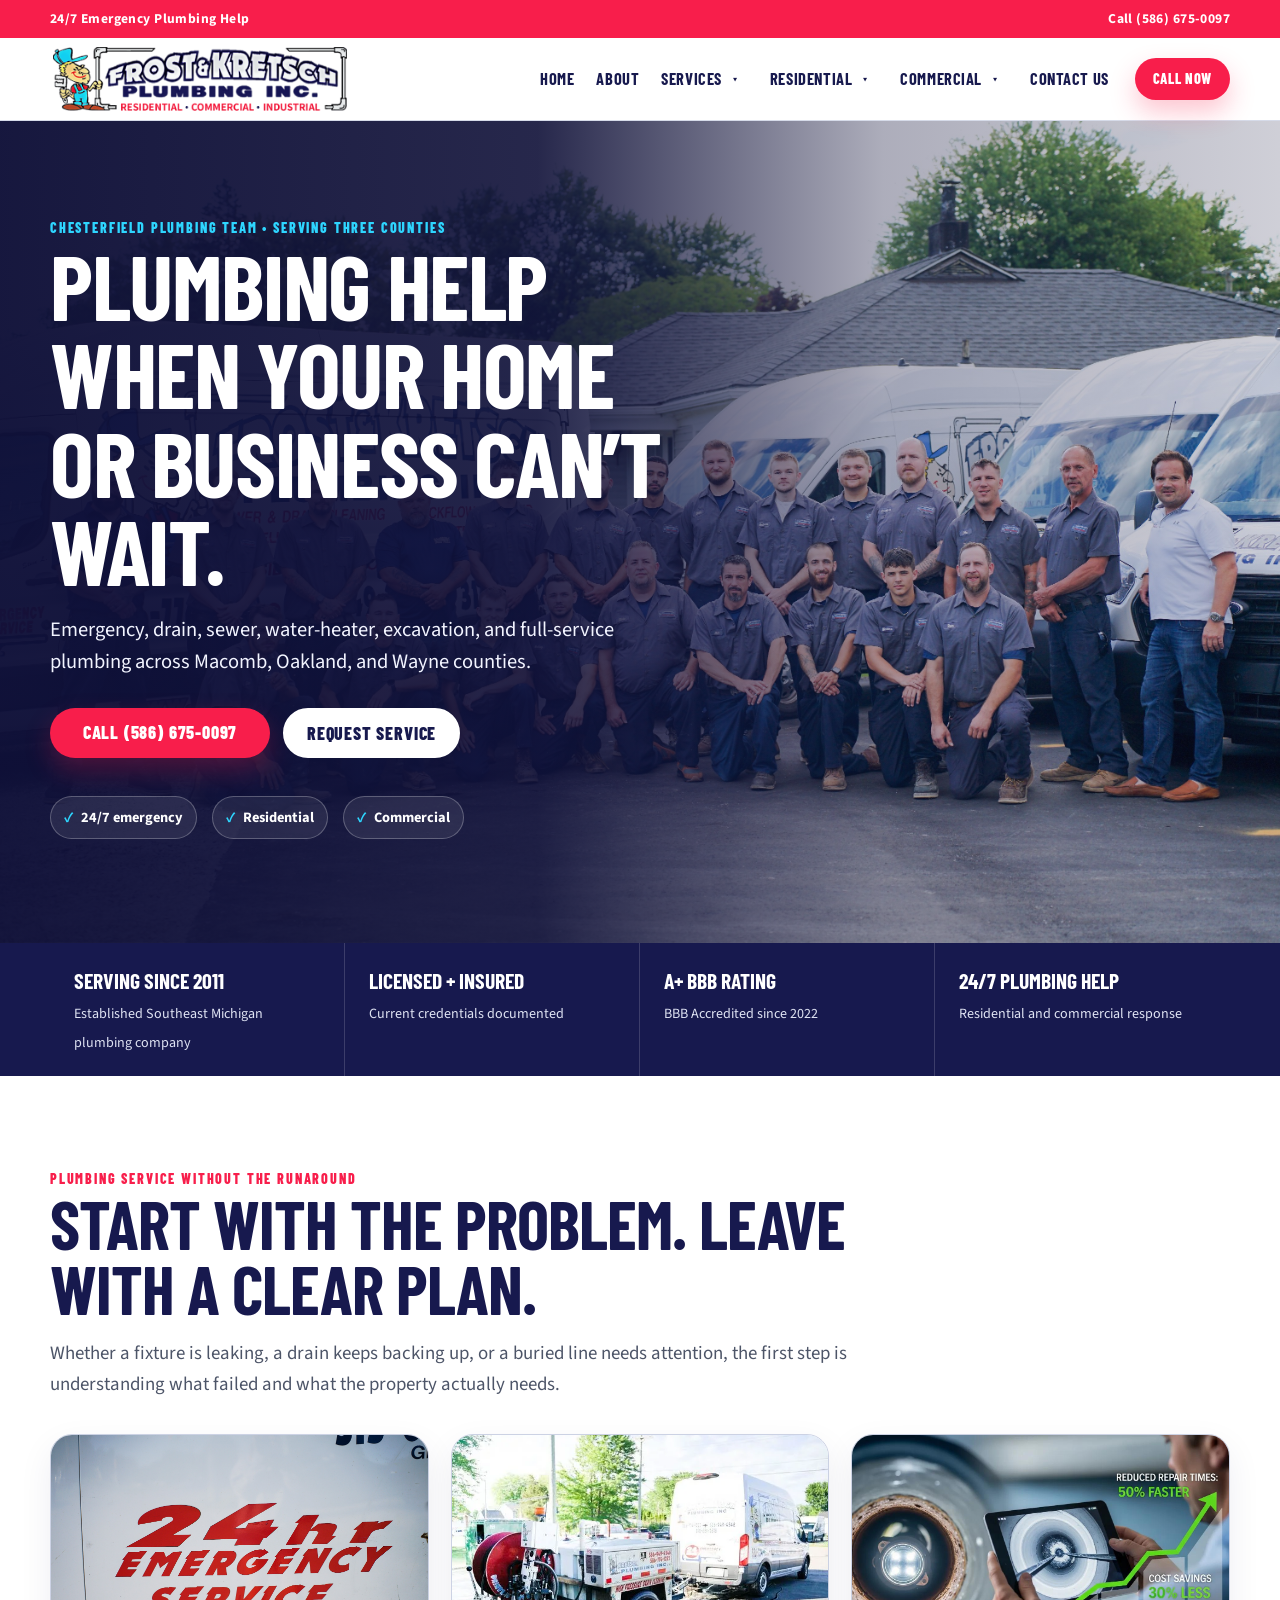
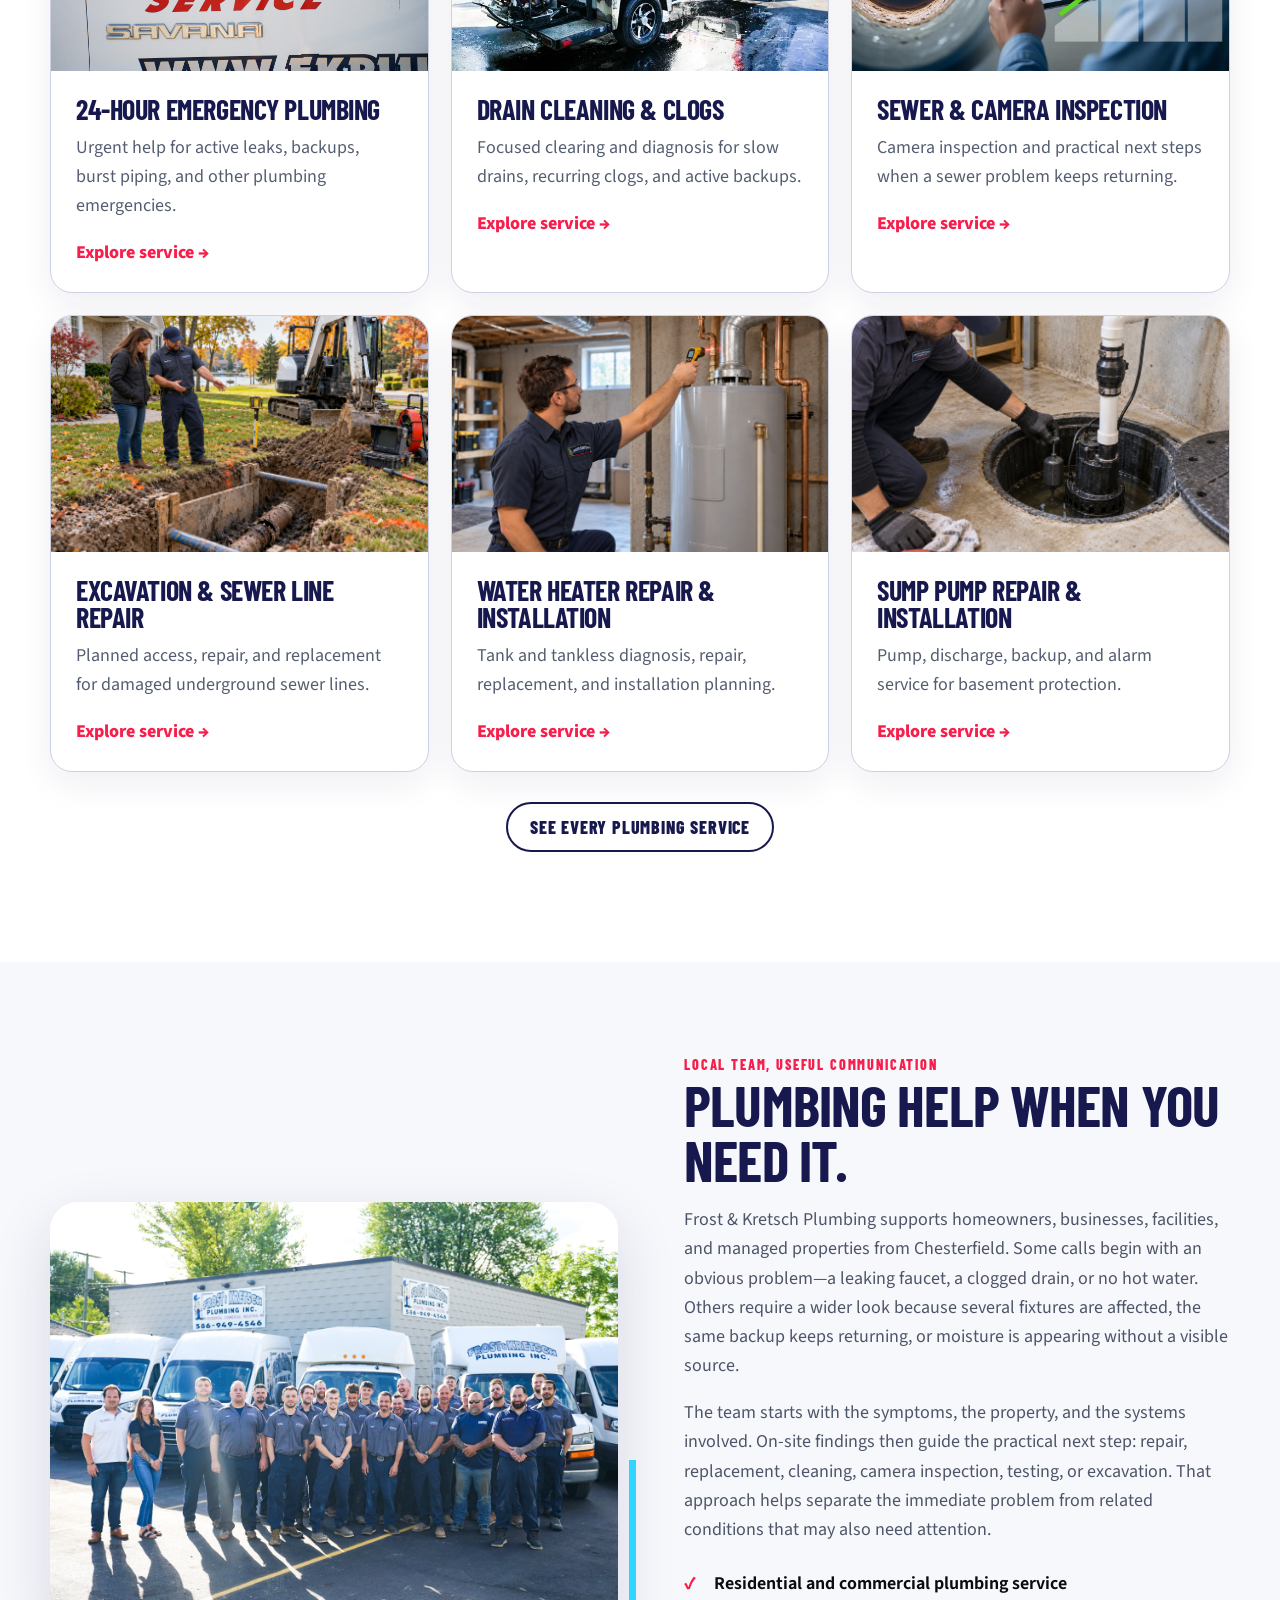
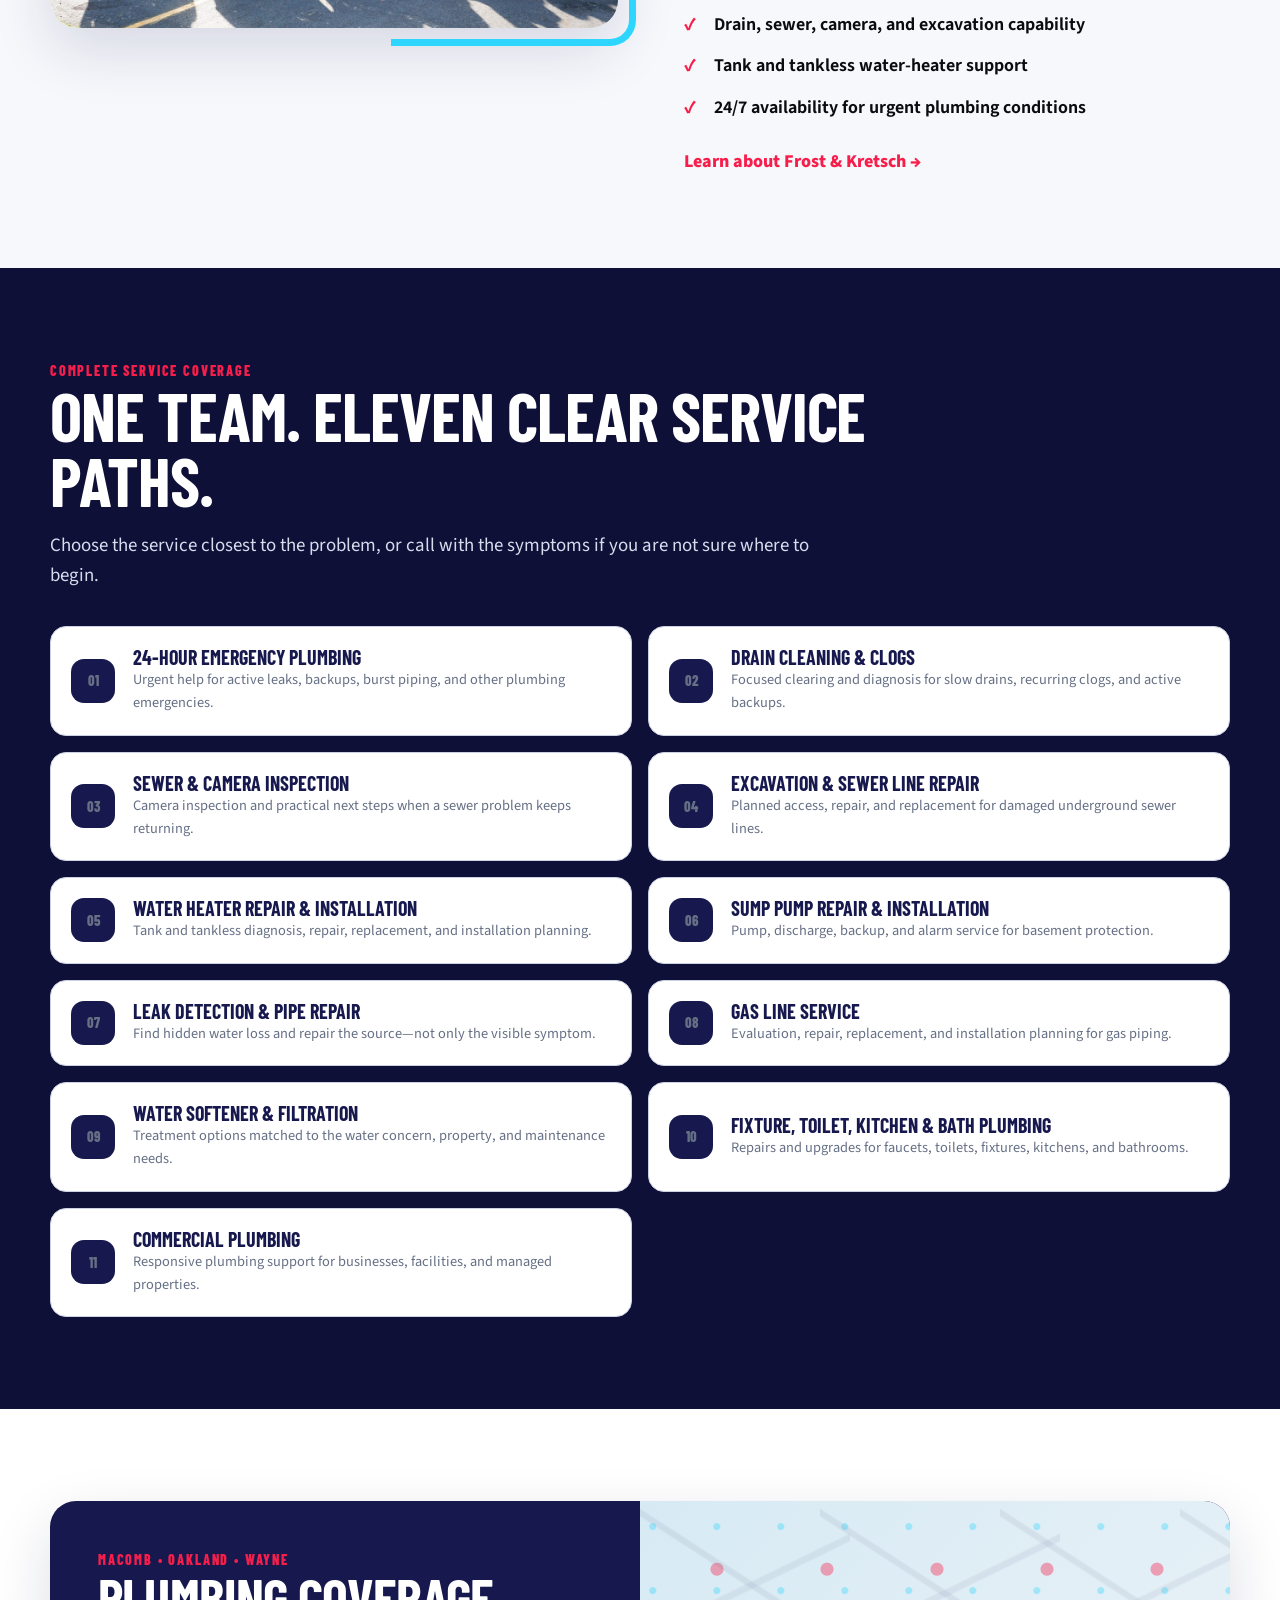
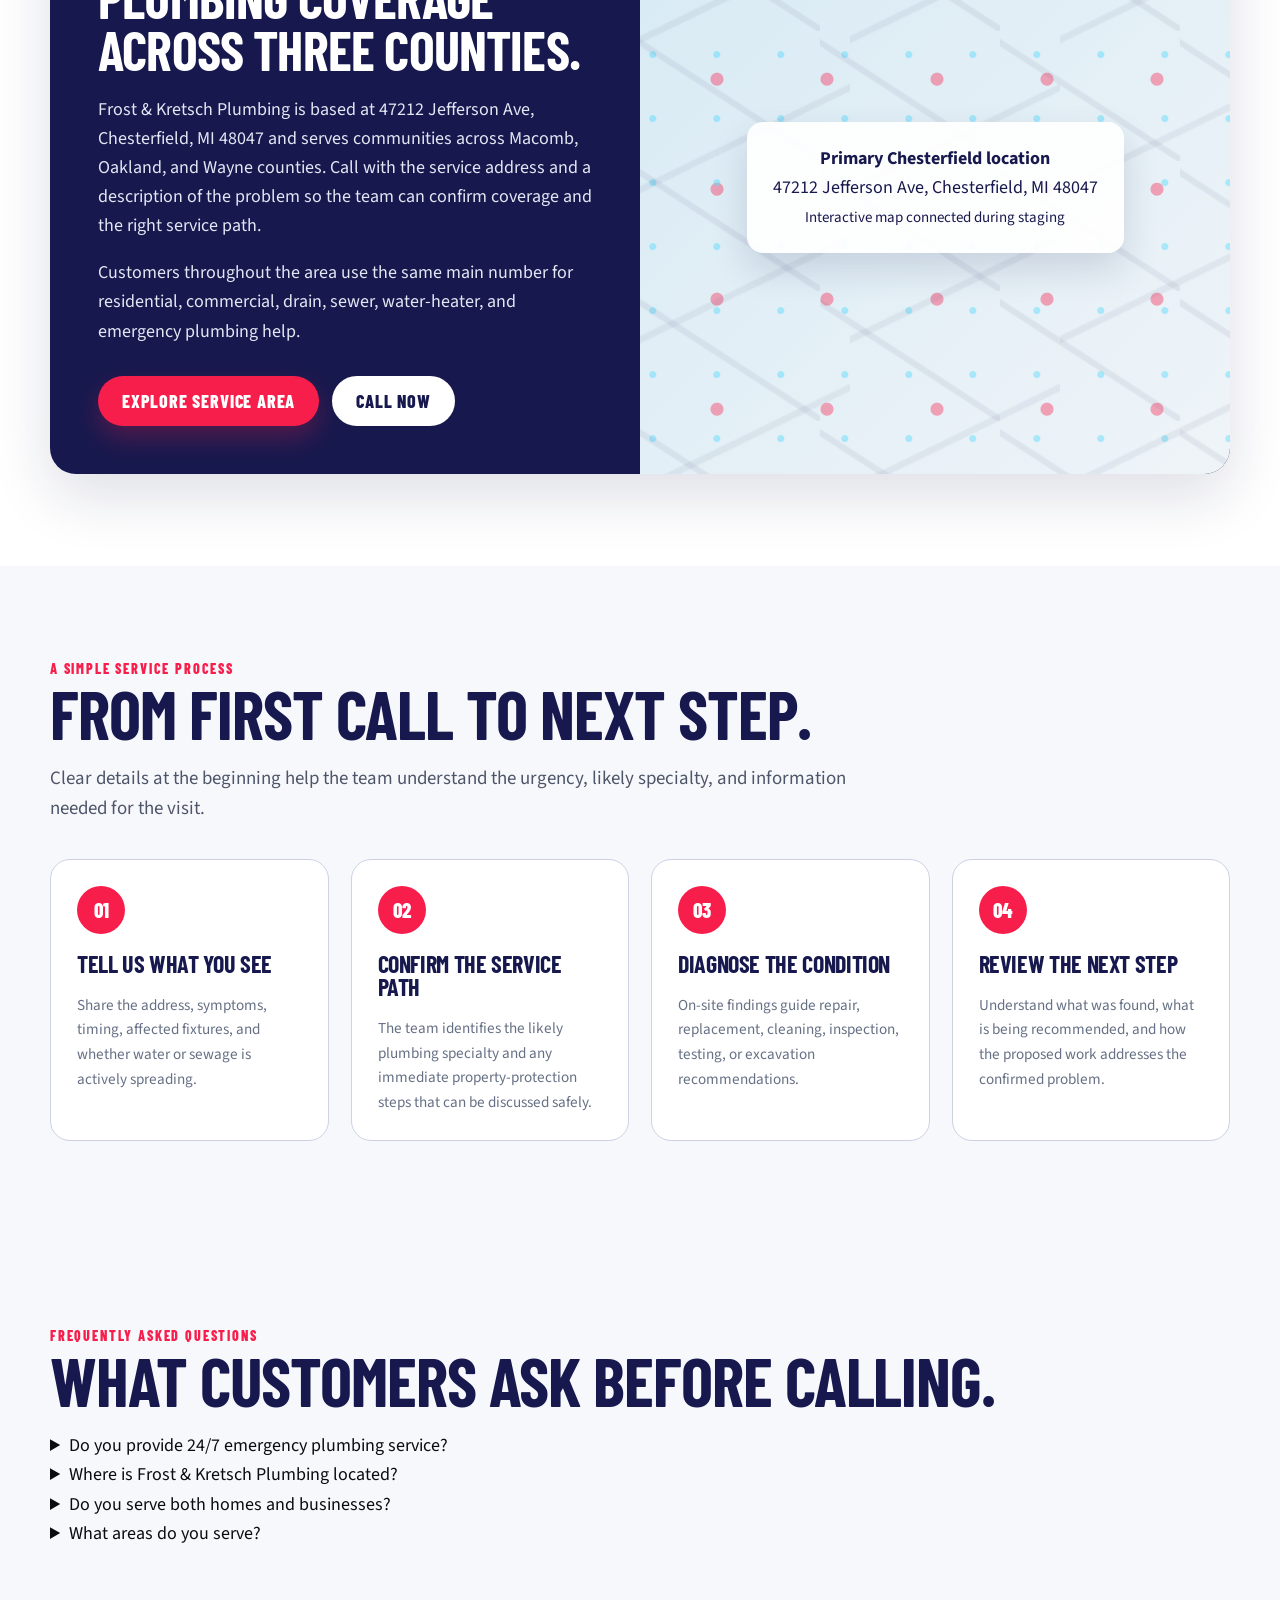
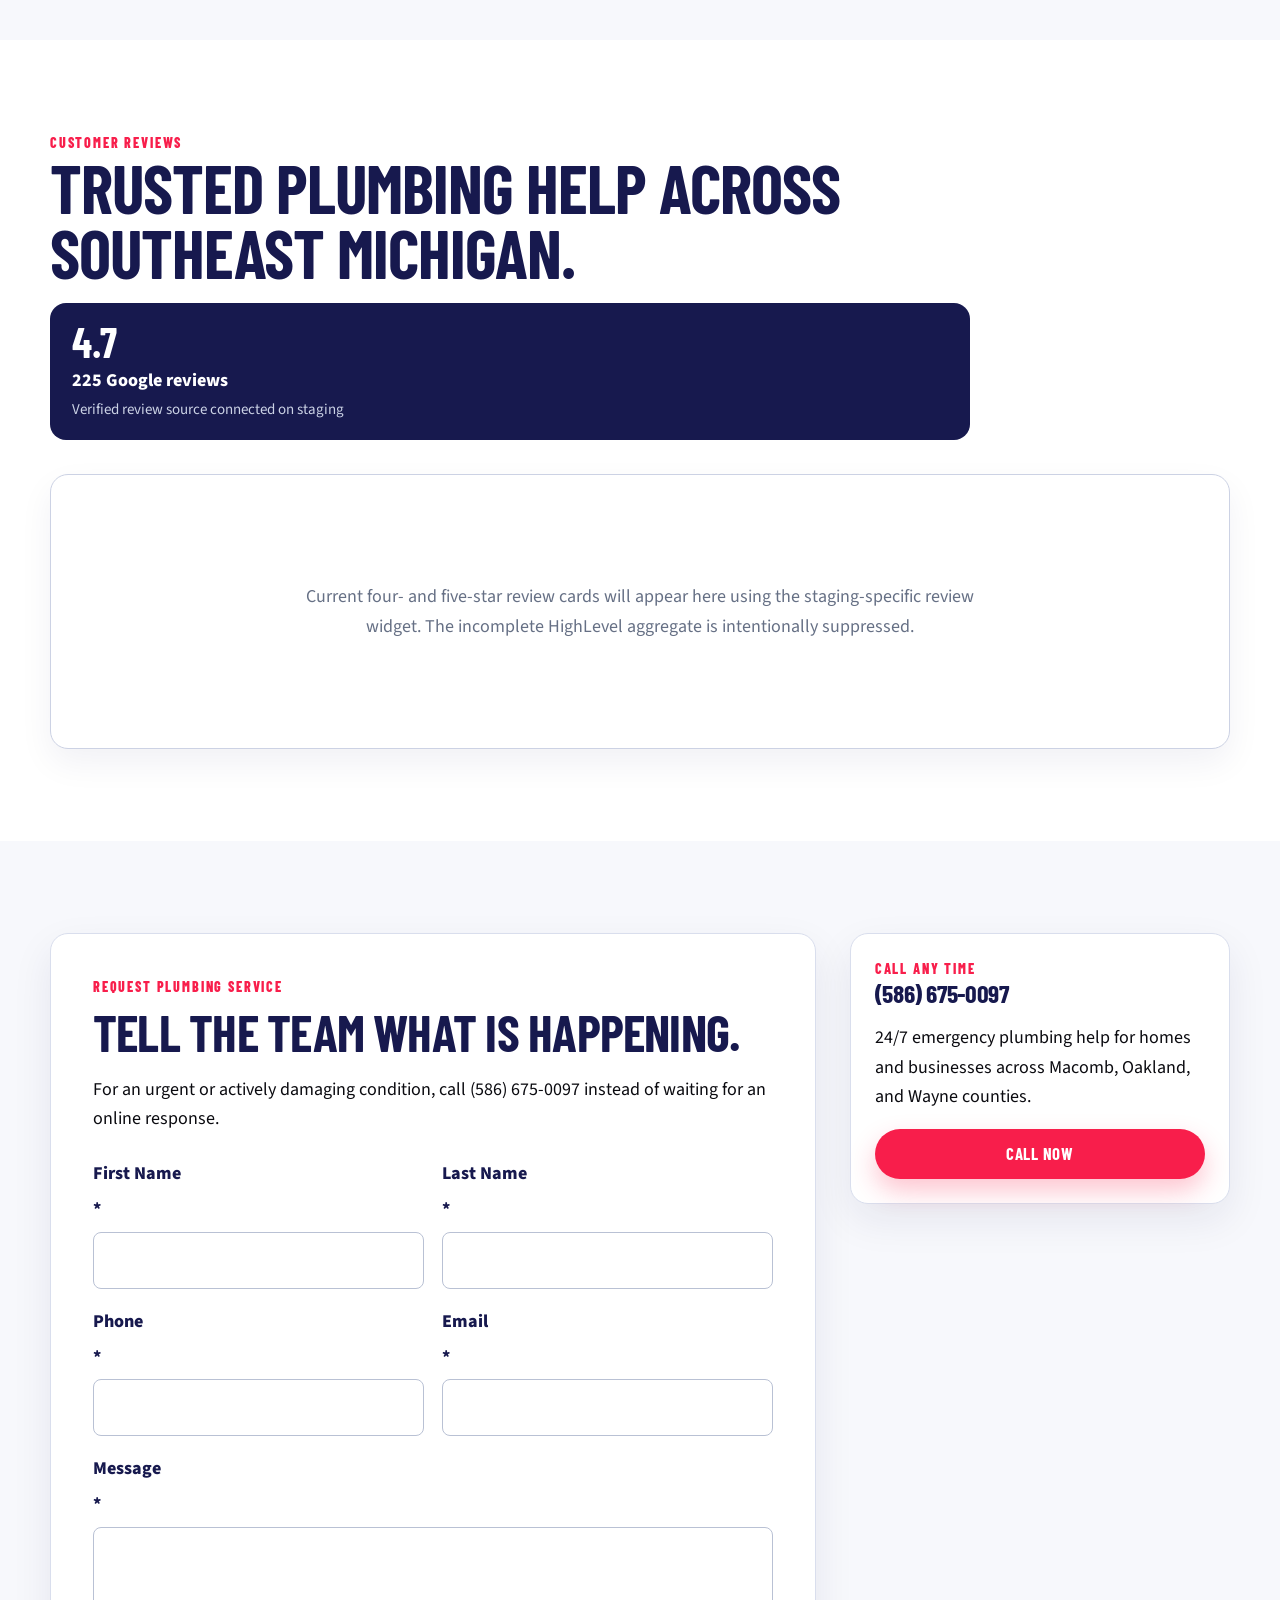
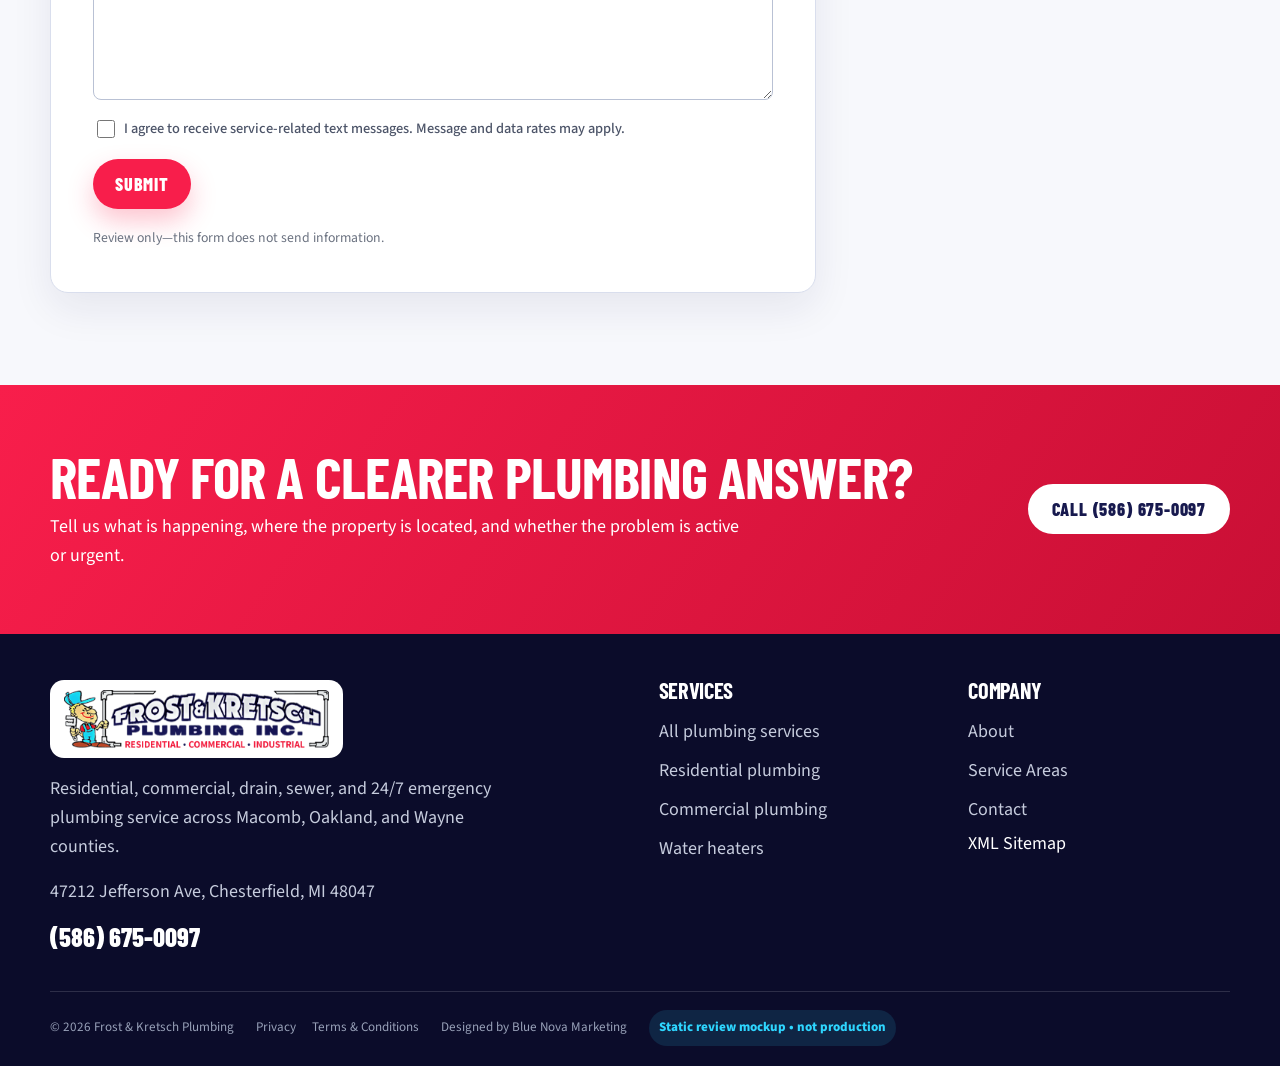
==== page.html @ d1fa3314 "Feature Dave and correct company history" ====
<!doctype html>
<html lang="en">
<head>
  <meta charset="utf-8">
  <meta name="viewport" content="width=device-width,initial-scale=1">
  <meta name="robots" content="noindex,nofollow">
  <meta name="description" content="FKplumbing.com redesign mockup for Frost & Kretsch Plumbing.">
  <title>FKplumbing.com Mockup</title>
  <link rel="icon" href="assets/images/official-square-icon.png">
  <link rel="stylesheet" href="assets/site.css">
  <link rel="stylesheet" href="assets/site-v12.css">
  <link rel="stylesheet" href="assets/site-v13.css">
  <link rel="stylesheet" href="assets/site-v14.css">
  <link rel="stylesheet" href="assets/site-v15.css">
  <link rel="stylesheet" href="assets/site-v16.css">
  <link rel="stylesheet" href="assets/fk-site.css">
</head>
<body>
  <a class="skip" href="#main">Skip to main content</a>
  <div id="app"></div>
  <script src="assets/fk-site.js?v=20261124k"></script>
  <script>renderPage(new URLSearchParams(location.search).get('slug') || 'home');</script>
</body>
</html>
---- assets/site.css ----
@import url('https://fonts.googleapis.com/css2?family=Barlow+Condensed:wght@500;600;700;800&family=Source+Sans+3:wght@400;500;600;700&display=swap');

:root{
  --navy:#17194e;--navy-2:#0f1038;--red:#f81e4b;--cyan:#2ed6ff;--ink:#0b0b10;
  --muted:#667085;--surface:#f7f8fc;--surface-2:#e8ebf5;--line:#ccd2e4;--white:#fff;
  --display:'Barlow Condensed','Arial Narrow',sans-serif;--body:'Source Sans 3','Segoe UI',sans-serif;
  --radius:22px;--shadow:0 22px 60px rgba(23,25,78,.14);--wrap:min(1180px,calc(100% - 40px));
}
*{box-sizing:border-box}html{scroll-behavior:smooth}body{margin:0;color:var(--ink);font-family:var(--body);font-size:18px;line-height:1.62;background:#fff}img{max-width:100%;display:block}a{color:inherit}button{font:inherit}
.skip{position:absolute;left:-999px}.skip:focus{left:18px;top:12px;z-index:999;background:#fff;padding:10px 14px;border-radius:8px}
.topbar{background:var(--red);color:#fff;font-size:.85rem;font-weight:700;letter-spacing:.03em}.topbar .wrap{display:flex;justify-content:space-between;gap:16px;padding:8px 0}.topbar a{text-decoration:none}
.site-header{position:sticky;top:0;z-index:50;background:rgba(255,255,255,.97);border-bottom:1px solid rgba(204,210,228,.8);backdrop-filter:blur(10px)}
.wrap{width:var(--wrap);margin-inline:auto}.nav{min-height:82px;display:flex;align-items:center;gap:26px}.brand{margin-right:auto}.brand img{width:300px;max-height:64px;object-fit:contain}.nav-links{display:flex;align-items:center;gap:22px}.nav-links a{text-decoration:none;font-family:var(--display);font-size:1.03rem;font-weight:700;text-transform:uppercase;letter-spacing:.035em;color:var(--navy)}.nav-links a:hover,.nav-links a:focus{color:var(--red)}
.menu-btn{display:none;border:0;background:var(--navy);color:#fff;border-radius:10px;padding:9px 12px;font-weight:700}.btn{display:inline-flex;align-items:center;justify-content:center;gap:8px;min-height:50px;padding:12px 22px;border:2px solid transparent;border-radius:999px;text-decoration:none;font-family:var(--display);font-weight:800;text-transform:uppercase;letter-spacing:.045em;line-height:1;transition:.2s}.btn-primary{background:var(--red);color:#fff;box-shadow:0 12px 26px rgba(248,30,75,.26)}.btn-primary:hover{transform:translateY(-2px);background:#df173f}.btn-secondary{background:#fff;color:var(--navy);border-color:#fff}.btn-outline{border-color:var(--navy);color:var(--navy);background:transparent}.btn-small{min-height:42px;padding:10px 16px;font-size:.9rem}
.hero{position:relative;min-height:660px;display:grid;align-items:center;color:#fff;overflow:hidden;background:var(--navy-2)}.hero::before{content:'';position:absolute;inset:0;background-image:linear-gradient(90deg,rgba(15,16,56,.97) 0%,rgba(15,16,56,.9) 42%,rgba(15,16,56,.34) 69%,rgba(15,16,56,.2)),var(--hero);background-size:cover;background-position:center}.hero .wrap{position:relative;padding:96px 0 104px}.hero-content{max-width:650px}.eyebrow{font-family:var(--display);font-weight:800;text-transform:uppercase;letter-spacing:.13em;color:var(--red);font-size:.88rem}.hero .eyebrow{color:var(--cyan)}h1,h2,h3{font-family:var(--display);color:var(--navy);line-height:.96;margin:0 0 18px;text-transform:uppercase;letter-spacing:-.015em}h1{color:#fff;font-size:clamp(3.6rem,7.2vw,6.5rem);max-width:820px}.hero p{font-size:1.28rem;line-height:1.55;max-width:620px;color:#f2f4ff}.hero-actions{display:flex;flex-wrap:wrap;gap:13px;margin-top:30px}.hero-proof{display:flex;flex-wrap:wrap;gap:15px;margin-top:38px}.hero-proof span{display:inline-flex;align-items:center;gap:8px;padding:9px 13px;border:1px solid rgba(255,255,255,.25);border-radius:999px;background:rgba(255,255,255,.08);font-size:.9rem;font-weight:700}.hero-proof span::before{content:'✓';color:var(--cyan)}
.trust-bar{background:var(--navy);color:#fff}.trust-grid{display:grid;grid-template-columns:repeat(4,1fr)}.trust-item{padding:20px 24px;border-right:1px solid rgba(255,255,255,.16)}.trust-item:last-child{border:0}.trust-item b{display:block;font-family:var(--display);font-size:1.35rem;text-transform:uppercase}.trust-item span{font-size:.88rem;color:#dfe3f3}
.section{padding:92px 0}.section-alt{background:var(--surface)}.section-dark{background:var(--navy-2);color:#fff}.section-dark h2,.section-dark h3{color:#fff}.section-dark .lead{color:#d8dced}.section-head{display:grid;grid-template-columns:1fr 1fr;gap:46px;align-items:end;margin-bottom:42px}.section-title{font-size:clamp(2.9rem,5.3vw,5rem)}.lead{font-size:1.18rem;color:#4d5568;margin:0}.section-head .lead{max-width:620px}
.cards{display:grid;grid-template-columns:repeat(3,1fr);gap:22px}.card{position:relative;border:1px solid var(--line);border-radius:var(--radius);background:#fff;overflow:hidden;box-shadow:0 12px 34px rgba(23,25,78,.07)}.card-media{aspect-ratio:16/10;overflow:hidden;background:var(--surface-2)}.card-media img{width:100%;height:100%;object-fit:cover;transition:.35s}.card:hover .card-media img{transform:scale(1.035)}.card-body{padding:25px}.card h3{font-size:1.75rem;margin-bottom:10px}.card p{color:#555e71;margin:0 0 18px}.text-link{color:var(--red);font-weight:800;text-decoration:none}.text-link::after{content:' →'}
.split{display:grid;grid-template-columns:1.02fr .98fr;gap:66px;align-items:center}.split.reverse .split-media{order:2}.split-media{position:relative}.split-media img{width:100%;aspect-ratio:4/3;object-fit:cover;border-radius:28px;box-shadow:var(--shadow)}.split-media::after{content:'';position:absolute;right:-18px;bottom:-18px;width:42%;height:42%;border-right:7px solid var(--cyan);border-bottom:7px solid var(--cyan);border-radius:0 0 26px 0;pointer-events:none}.split-copy h2{font-size:clamp(2.8rem,4.5vw,4.5rem)}.split-copy p{color:#4d5568}.checklist{list-style:none;padding:0;margin:25px 0;display:grid;gap:12px}.checklist li{position:relative;padding-left:30px;font-weight:650}.checklist li::before{content:'✓';position:absolute;left:0;top:0;color:var(--red);font-weight:900}
.service-grid{display:grid;grid-template-columns:repeat(2,1fr);gap:16px}.service-link{display:flex;gap:18px;align-items:center;padding:20px;border:1px solid var(--line);border-radius:16px;background:#fff;text-decoration:none}.service-link:hover{border-color:var(--cyan);box-shadow:0 10px 24px rgba(23,25,78,.08)}.service-icon{display:grid;place-items:center;flex:0 0 44px;width:44px;height:44px;border-radius:13px;background:var(--navy);color:#fff;font-family:var(--display);font-weight:800}.service-link b{display:block;color:var(--navy);font-family:var(--display);font-size:1.25rem;text-transform:uppercase;line-height:1.05}.service-link span{font-size:.9rem;color:var(--muted)}
.stats{display:grid;grid-template-columns:repeat(4,1fr);gap:15px}.stat{padding:28px 22px;border-radius:18px;background:#fff;border:1px solid var(--line);text-align:center}.stat b{display:block;font-family:var(--display);font-size:2.7rem;line-height:1;color:var(--red)}.stat span{font-size:.9rem;color:var(--muted)}
.process{display:grid;grid-template-columns:repeat(4,1fr);gap:22px;counter-reset:step}.step{counter-increment:step;padding:26px;border-radius:20px;background:#fff;border:1px solid var(--line)}.step::before{content:'0' counter(step);display:grid;place-items:center;width:48px;height:48px;margin-bottom:18px;border-radius:50%;background:var(--red);color:#fff;font-family:var(--display);font-size:1.3rem;font-weight:800}.step h3{font-size:1.5rem}.step p{font-size:.95rem;color:var(--muted);margin:0}
.faq{max-width:900px;margin-inline:auto}.faq details{border-bottom:1px solid var(--line);padding:20px 0}.faq summary{cursor:pointer;list-style:none;font-family:var(--display);font-size:1.45rem;font-weight:700;text-transform:uppercase;color:var(--navy);display:flex;justify-content:space-between;gap:20px}.faq summary::after{content:'+';color:var(--red)}.faq details[open] summary::after{content:'–'}.faq p{color:#525b6e;margin:12px 0 0}
.cta{padding:64px 0;background:linear-gradient(125deg,var(--red),#c90f35);color:#fff}.cta .wrap{display:flex;align-items:center;justify-content:space-between;gap:34px}.cta h2{color:#fff;font-size:clamp(2.6rem,4.5vw,4.3rem);margin:0}.cta p{margin:8px 0 0;max-width:700px}.cta .btn{flex:0 0 auto}
.location-panel{display:grid;grid-template-columns:1fr 1fr;gap:0;border-radius:26px;overflow:hidden;background:var(--navy);color:#fff;box-shadow:var(--shadow)}.location-copy{padding:48px}.location-copy h2{color:#fff;font-size:3.4rem}.location-copy p{color:#e3e7f4}.map-card{min-height:420px;background:linear-gradient(135deg,#d7eaf4,#eff4f8);position:relative;display:grid;place-items:center;color:var(--navy);text-align:center;padding:30px}.map-card::before{content:'';position:absolute;inset:0;background-image:radial-gradient(circle at 20% 40%,rgba(46,214,255,.35) 0 2px,transparent 3px),radial-gradient(circle at 70% 62%,rgba(248,30,75,.45) 0 5px,transparent 6px);background-size:64px 64px,110px 110px;opacity:.55}.map-card div{position:relative;background:rgba(255,255,255,.92);padding:20px 24px;border-radius:16px;box-shadow:0 16px 36px rgba(23,25,78,.14)}
.city-grid{display:grid;grid-template-columns:repeat(3,1fr);gap:16px}.city-card{padding:24px;border:1px solid var(--line);border-radius:18px;background:#fff;text-decoration:none}.city-card:hover{border-color:var(--red)}.city-card h3{font-size:1.5rem;margin-bottom:8px}.city-card p{font-size:.94rem;color:var(--muted);margin:0}.city-card .text-link{display:inline-block;margin-top:12px}.city-card-planned{background:#f1f3f9}.city-card-planned>span{display:inline-block;margin-top:12px;color:var(--muted);font-weight:700}
.article-copy{max-width:840px;margin:0 auto}.article-copy h2{font-size:2.6rem;margin-top:48px}.article-copy h3{font-size:1.75rem;margin-top:34px}.article-copy p,.article-copy li{color:#444d60}.article-copy .callout{margin:34px 0;padding:26px;border-left:6px solid var(--red);background:var(--surface);border-radius:0 16px 16px 0;font-size:1.08rem}.content-grid{display:grid;grid-template-columns:minmax(0,1fr) 330px;gap:64px}.sidebar{position:sticky;top:120px;align-self:start}.sidebar-card{padding:25px;border-radius:20px;background:var(--surface);border:1px solid var(--line);margin-bottom:18px}.sidebar-card h3{font-size:1.5rem}.sidebar-card a{display:block;text-decoration:none;color:var(--navy);font-weight:700;padding:7px 0}.sidebar-card a:hover{color:var(--red)}
.site-footer{background:#0b0c2a;color:#fff;padding:64px 0 24px}.footer-grid{display:grid;grid-template-columns:1.4fr .9fr .9fr;gap:60px}.footer-brand img{width:320px;filter:brightness(0) invert(1)}.footer-brand p{color:#c6ccdd;max-width:480px}.footer-col h3{color:#fff;font-size:1.4rem}.footer-col a{display:block;color:#c6ccdd;text-decoration:none;padding:5px 0}.footer-col a:hover{color:var(--cyan)}.footer-bottom{display:flex;justify-content:space-between;gap:20px;margin-top:44px;padding-top:22px;border-top:1px solid rgba(255,255,255,.14);font-size:.85rem;color:#98a1b8}.version-badge{display:inline-flex;padding:6px 10px;border-radius:999px;background:rgba(46,214,255,.12);color:var(--cyan);font-weight:700}
.review-shell{background:linear-gradient(135deg,#0f1038,#25296d);min-height:100vh;color:#fff}.review-head{padding:76px 0 40px}.review-head h1{font-size:clamp(3.2rem,6vw,5.7rem)}.review-head p{max-width:760px;color:#d9def0;font-size:1.14rem}.review-meta{display:flex;flex-wrap:wrap;gap:10px;margin-top:22px}.review-meta span{padding:8px 12px;border:1px solid rgba(255,255,255,.18);border-radius:999px;font-size:.86rem}.review-grid{display:grid;grid-template-columns:repeat(3,1fr);gap:18px;padding-bottom:80px}.review-card{display:flex;flex-direction:column;min-height:220px;padding:26px;border-radius:20px;background:#fff;color:var(--ink);text-decoration:none;box-shadow:0 20px 45px rgba(0,0,0,.16)}.review-card:hover{transform:translateY(-3px)}.review-card small{color:var(--red);font-family:var(--display);font-weight:800;text-transform:uppercase;letter-spacing:.08em}.review-card h2{font-size:1.9rem;margin:11px 0}.review-card p{font-size:.95rem;color:var(--muted);margin:0}.review-card .version-badge{margin-top:auto;align-self:flex-start;background:#e6faff;color:var(--navy)}
.notice{padding:15px 18px;border-radius:14px;background:#fff4f6;border:1px solid #ffc5d0;color:#7d1730;margin:20px 0}.sr-only{position:absolute;width:1px;height:1px;padding:0;margin:-1px;overflow:hidden;clip:rect(0,0,0,0);white-space:nowrap;border:0}
@media(max-width:980px){.nav{position:relative}.nav-links{display:none;position:absolute;left:0;right:0;top:100%;flex-direction:column;align-items:stretch;gap:0;padding:12px 20px 20px;background:#fff;border:1px solid var(--line);border-radius:0 0 18px 18px;box-shadow:0 22px 38px rgba(23,25,78,.16)}.nav-links.open{display:flex}.nav-links a{padding:10px 4px;border-bottom:1px solid var(--surface-2)}.menu-btn{display:block}.brand img{width:240px}.hero{min-height:600px}.section-head,.split,.content-grid{grid-template-columns:1fr}.split.reverse .split-media{order:0}.cards,.review-grid{grid-template-columns:repeat(2,1fr)}.process,.trust-grid,.stats{grid-template-columns:repeat(2,1fr)}.location-panel{grid-template-columns:1fr}.sidebar{position:static}.footer-grid{grid-template-columns:1fr 1fr}.footer-brand{grid-column:1/-1}}
@media(max-width:650px){body{font-size:17px}.topbar .wrap{justify-content:center}.topbar span:last-child{display:none}.nav{min-height:70px}.brand img{width:205px}.hero{min-height:650px}.hero::before{background-image:linear-gradient(90deg,rgba(15,16,56,.97),rgba(15,16,56,.76)),var(--hero);background-position:center}.hero .wrap{padding:75px 0}.hero h1{font-size:3.7rem}.hero p{font-size:1.1rem}.section{padding:68px 0}.section-head{gap:18px}.cards,.review-grid,.service-grid,.city-grid,.process,.trust-grid,.stats{grid-template-columns:1fr}.trust-item{border-right:0;border-bottom:1px solid rgba(255,255,255,.16)}.cta .wrap{display:block}.cta .btn{margin-top:24px}.footer-grid{grid-template-columns:1fr}.footer-brand{grid-column:auto}.footer-bottom{display:block}.footer-bottom span{display:block;margin-top:8px}.location-copy{padding:32px}.location-copy h2{font-size:2.8rem}.split-media::after{right:0;bottom:-12px}.wrap{width:min(100% - 28px,1180px)}}
---- assets/site-v12.css ----
.topbar .wrap{align-items:center}
.topbar a,.topbar a:hover,.topbar a:focus,.topbar a:visited{color:#fff;text-decoration:none}
.topbar-phone,.phone-cta,.footer-phone{white-space:nowrap}
.btn-primary,.btn-primary:visited{background:var(--red);color:#fff}
.btn-primary:hover,.btn-primary:focus{background:#df173f;color:#fff}
.btn-secondary,.btn-secondary:visited{background:#fff;color:var(--navy);border-color:#fff}
.btn-secondary:hover,.btn-secondary:focus{background:#f3f5fb;color:var(--navy)}
.btn-outline,.btn-outline:visited{color:var(--navy)}
.topbar a::selection,.btn::selection,.footer-phone::selection{background:#fff;color:var(--navy)}
.center-action{text-align:center;margin-top:30px}

@media(min-width:981px){
  .offering-grid .card:nth-child(4):last-child{grid-column:2}
}

.map-card::before{
  background-image:linear-gradient(33deg,transparent 46%,rgba(23,25,78,.09) 47% 49%,transparent 50%),linear-gradient(-26deg,transparent 43%,rgba(23,25,78,.08) 44% 46%,transparent 47%),radial-gradient(circle at 20% 40%,rgba(46,214,255,.5) 0 3px,transparent 4px),radial-gradient(circle at 70% 62%,rgba(248,30,75,.55) 0 6px,transparent 7px);
  background-size:180px 130px,210px 150px,64px 64px,110px 110px;
  opacity:.7
}
.map-card div{padding:22px 26px;background:rgba(255,255,255,.94)}
.map-link{text-decoration:none}
.map-link:hover div,.map-link:focus div{transform:translateY(-2px);box-shadow:0 20px 40px rgba(23,25,78,.2)}
.map-pin{display:grid;place-items:center;width:46px;height:46px;margin:0 auto 12px;border-radius:50%;background:var(--red);color:#fff;box-shadow:0 0 0 9px rgba(248,30,75,.13)}

.site-footer{padding:46px 0 20px}
.footer-main{display:grid;grid-template-columns:minmax(0,1.5fr) .7fr .7fr;gap:48px;align-items:start}
.footer-brand{max-width:520px}
.footer-logo-panel{display:inline-flex;align-items:center;justify-content:center;padding:10px 14px;border-radius:14px;background:#fff}
.footer-brand .footer-logo-panel img{width:265px;max-height:66px;object-fit:contain;filter:none}
.footer-brand p{margin:16px 0 10px}
.footer-phone{display:inline-block;color:#fff;font-family:var(--display);font-size:1.65rem;font-weight:800;text-decoration:none}
.footer-phone:hover,.footer-phone:focus{color:var(--cyan)}
.footer-col h3{margin-bottom:10px}
.footer-legal{display:flex;align-items:center;flex-wrap:wrap;gap:12px 22px;margin-top:32px;padding-top:18px;border-top:1px solid rgba(255,255,255,.14);font-size:.82rem;color:#98a1b8}
.footer-legal a{color:#c6ccdd}
.footer-legal a:hover,.footer-legal a:focus{color:var(--cyan)}
.footer-policy-links{display:flex;gap:16px}

.simple-hero{padding:92px 0 76px;background:linear-gradient(125deg,var(--navy-2),var(--navy));color:#fff}
.simple-hero h1{font-size:clamp(3.6rem,7vw,6.2rem)}
.simple-hero p{max-width:720px;margin:0;color:#e3e7f4;font-size:1.2rem}
.sitemap-grid{display:grid;grid-template-columns:.8fr 1.4fr .8fr;gap:42px}
.sitemap-grid h2{font-size:2.1rem}
.sitemap-list{list-style:none;padding:0;margin:0;display:grid;gap:10px}
.sitemap-list a{color:var(--navy);font-weight:800;text-decoration:none}
.sitemap-list a:hover,.sitemap-list a:focus{color:var(--red)}
.sitemap-services li{padding-bottom:12px;border-bottom:1px solid var(--line)}
.sitemap-services span{display:block;color:var(--muted);font-size:.92rem}
.legal-layout{display:grid;grid-template-columns:minmax(0,1fr) 320px;gap:64px}
.legal-layout .article-copy{margin:0}
.legal-notice{padding:20px 22px;border:1px solid #f2c768;border-left:6px solid #e6a817;border-radius:0 14px 14px 0;background:#fff9e8;color:#66470a}

@media(max-width:980px){
  .legal-layout{grid-template-columns:1fr}
  .footer-main{grid-template-columns:1.2fr .8fr .8fr;gap:32px}
  .sitemap-grid{grid-template-columns:1fr 1fr}
  .sitemap-grid section:nth-child(2){grid-row:span 2}
}

@media(max-width:650px){
  .topbar{font-size:.72rem}
  .topbar .wrap{justify-content:space-between;gap:8px;padding:7px 0}
  .topbar span{display:block;line-height:1.2}
  .nav{gap:10px}
  .nav-phone{display:none}
  .brand img{width:195px}
  .hero-actions .btn{width:100%}
  .footer-main{grid-template-columns:1fr 1fr;gap:24px 18px}
  .footer-brand{grid-column:1/-1;max-width:none}
  .footer-logo-panel{padding:8px 10px}
  .footer-brand .footer-logo-panel img{width:235px}
  .footer-legal{display:grid;gap:10px;margin-top:26px}
  .footer-policy-links{flex-wrap:wrap}
  .sitemap-grid{grid-template-columns:1fr}
  .sitemap-grid section:nth-child(2){grid-row:auto}
  .simple-hero{padding:68px 0 58px}
}
---- assets/site-v13.css ----
/* v1.3 visual-balance refinements */

@media(min-width:981px){
  .cards>.card:nth-child(10):last-child,
  .city-grid>.city-card:nth-child(10):last-child{grid-column:2}
}

@media(max-width:980px) and (min-width:651px){
  .city-grid{grid-template-columns:repeat(2,1fr)}
}

@media(max-width:650px){
  .city-grid{grid-template-columns:1fr}
}
---- assets/site-v14.css ----
/* v1.4 client-review refinements */

.hero::before{background-position:var(--hero-position,center)}

.section-head{
  display:block;
  max-width:920px;
  margin-bottom:34px;
}
.section-head .section-title{max-width:900px}
.section-head .lead{max-width:800px;margin-top:12px}

.offering-grid{
  grid-template-columns:repeat(4,minmax(0,1fr));
  gap:16px;
}
.offering-grid .card:nth-child(4):last-child{grid-column:auto}
.offering-grid .card-body{padding:21px}
.offering-grid .card h3{font-size:1.42rem;line-height:1.02}

.city-grid{grid-template-columns:repeat(2,minmax(0,1fr))}

.phone-cta,
.phone-cta:visited,
.phone-cta:hover,
.phone-cta:focus{
  min-width:220px;
  color:#fff!important;
  justify-content:center;
  text-align:center;
  line-height:1.15;
}
.sidebar-card a.btn,
.sidebar-card a.btn:visited,
.sidebar-card a.btn:hover,
.sidebar-card a.btn:focus{
  display:flex;
  width:100%;
  min-width:0;
  align-items:center;
  justify-content:center;
  padding:13px 16px;
  color:#fff!important;
  background:var(--red);
  font-size:1.05rem;
  line-height:1.15;
  text-align:center;
}
.sidebar-card a.btn:hover,
.sidebar-card a.btn:focus{background:#df173f}

@media(max-width:1100px) and (min-width:651px){
  .offering-grid{grid-template-columns:repeat(2,minmax(0,1fr))}
}

@media(max-width:650px){
  .section-head{margin-bottom:28px}
  .section-head .section-title{font-size:clamp(2.55rem,13vw,3.6rem)}
  .offering-grid,.city-grid{grid-template-columns:1fr}
  .hero::before{background-position:var(--hero-position,center)}
}
---- assets/site-v15.css ----
.review-status-summary{display:flex;flex-wrap:wrap;align-items:center;gap:10px;margin:28px 0 22px;padding:16px 18px;border:1px solid #d9deed;border-radius:14px;background:#fff;box-shadow:0 10px 28px rgba(23,25,78,.08)}
.review-status-summary strong{margin-right:8px;color:var(--navy);font-family:var(--display);font-size:1.15rem;text-transform:uppercase}
.review-status-summary span,.version-badge{display:inline-flex;align-items:center;border-radius:999px;padding:7px 10px;font-weight:800}
.status-approved{background:#e7f7ee!important;color:#176c43!important}
.status-changed{background:#fff2d7!important;color:#8a5600!important}
.status-new{background:#e6f5ff!important;color:#075a86!important}
.status-pending{background:#edf0f6!important;color:#4d5568!important}
.review-card.review-approved{border-color:#9bd8b7}
.review-card.review-changed{border-color:#f0c15e}
.review-card.review-new{border-color:#85cbea}
.review-card.review-pending{border-color:#c7cddd}
.new-tab-note{display:block;margin-top:11px;color:#677087;font-size:.82rem;font-weight:700}
@media(max-width:650px){.review-status-summary{align-items:flex-start;flex-direction:column}.review-status-summary strong{margin-bottom:2px}}
---- assets/site-v16.css ----
/* v1.6 contact form and review refinements. */
.contact-layout{display:grid;grid-template-columns:minmax(0,1.45fr) minmax(300px,.72fr);gap:34px;align-items:start}
.contact-form-panel,.contact-sidebar .sidebar-card,.contact-sidebar .map-card{border:1px solid #d9deed;border-radius:18px;background:#fff;box-shadow:0 16px 40px rgba(23,25,78,.08)}
.contact-form-panel{padding:clamp(24px,4vw,42px)}
.contact-form-panel h2{margin:8px 0 10px;color:var(--navy);font-family:var(--display);font-size:clamp(2rem,4vw,3.2rem);line-height:.98;text-transform:uppercase}
.contact-form{display:grid;gap:18px;margin-top:26px}
.field-grid{display:grid;grid-template-columns:repeat(2,minmax(0,1fr));gap:18px}
.contact-form label{display:grid;gap:7px;color:var(--navy);font-weight:800}
.contact-form input:not([type="checkbox"]),.contact-form textarea{width:100%;border:1px solid #b9c1d4;border-radius:8px;background:#fff;padding:13px 14px;color:#1c2130;font:inherit;box-sizing:border-box}
.contact-form input:focus,.contact-form textarea:focus{outline:3px solid rgba(23,93,174,.2);border-color:#175dae}
.contact-form textarea{resize:vertical;min-height:145px}
.contact-form .consent-field{display:grid;grid-template-columns:20px 1fr;gap:11px;align-items:start;color:#4c5468;font-size:.9rem;font-weight:500;line-height:1.5}
.consent-field input{width:18px;height:18px;margin-top:3px}
.contact-form .btn{justify-self:start;border:0;cursor:pointer}
.form-note{margin:0;color:#6b7280;font-size:.86rem}
.contact-sidebar{display:grid;gap:22px}
.contact-sidebar .sidebar-card,.contact-sidebar .map-card{padding:24px}
.contact-sidebar .sidebar-card h2{font-size:1.6rem}
@media(max-width:980px){.contact-layout{grid-template-columns:1fr}.contact-sidebar{grid-template-columns:repeat(2,minmax(0,1fr))}}
@media(max-width:650px){.field-grid,.contact-sidebar{grid-template-columns:1fr}.contact-form-panel{padding:22px 18px}}
---- assets/fk-site.css ----
.review-shell .review-head p{max-width:900px}
.review-card .new-tab-note{display:block;margin-top:12px;color:#5f6678;font-size:.82rem}
.architecture-grid{display:grid;grid-template-columns:repeat(2,minmax(0,1fr));gap:24px}
.architecture-card{border:1px solid #d9deed;border-radius:18px;background:#fff;padding:26px;box-shadow:0 14px 34px rgba(23,25,78,.06)}
.architecture-card h2{margin-top:0;color:var(--navy)}
.architecture-card ul{margin:0;padding-left:20px}
.architecture-card li+li{margin-top:8px}
.url-list{font-family:ui-monospace,SFMono-Regular,Consolas,monospace;font-size:.88rem;overflow-wrap:anywhere}
.county-grid{display:grid;grid-template-columns:repeat(3,minmax(0,1fr));gap:20px}
.county-card{border:1px solid #d9deed;border-radius:16px;background:#fff;padding:24px}
.county-card h3{margin-top:0;color:var(--navy)}
.county-card p:last-child{margin-bottom:0}
.template-note{border-left:5px solid var(--cyan);background:#f1f8ff;padding:18px 20px;margin:24px 0}
@media(max-width:850px){.architecture-grid,.county-grid{grid-template-columns:1fr}}

/* Final approved Macomb navigation pattern, adapted to the FK service architecture. */
.screen-reader-text{position:absolute;width:1px;height:1px;padding:0;margin:-1px;overflow:hidden;clip:rect(0,0,0,0);white-space:nowrap;border:0}
.nav-item{position:relative;display:flex;align-items:center}
.submenu-toggle{display:grid;place-items:center;width:26px;height:32px;margin-left:0;border:0;background:transparent;color:var(--navy);cursor:pointer;font-size:.85rem}
.submenu-toggle:hover,.submenu-toggle:focus-visible{color:var(--red)}
.nav-submenu{display:none;position:absolute;z-index:60;top:100%;left:-18px;width:330px;max-height:min(70vh,620px);overflow:auto;padding:12px;border:1px solid var(--line);border-radius:16px;background:#fff;box-shadow:0 20px 44px rgba(23,25,78,.18)}
.nav-submenu a{display:block;padding:10px 12px;border-radius:9px;font-size:.84rem;line-height:1.2}
.nav-submenu a:hover,.nav-submenu a:focus{background:var(--surface-2)}
.nav-submenu--commercial{left:auto;right:-18px}
.review-summary{display:grid;gap:3px;min-width:220px;padding:18px 22px;border-radius:16px;background:var(--navy);color:#fff}
.review-summary strong{font-family:var(--display);font-size:2.6rem;line-height:1}
.review-summary span{font-weight:800}
.review-summary small{color:#cbd2e5}
.review-placeholder{min-height:275px;display:grid;place-items:center;padding:30px;border:1px solid var(--line);border-radius:18px;background:#fff;box-shadow:0 14px 34px rgba(23,25,78,.06);text-align:center;color:var(--muted)}
.review-placeholder p{max-width:720px;margin:0}
.consent-field{display:grid!important;grid-template-columns:auto 1fr;align-items:start;gap:10px;font-size:.88rem;font-weight:500!important}
.consent-field input{width:18px!important;height:18px;margin-top:2px}

@media(min-width:981px){
  .nav-item:hover>.nav-submenu,.nav-item:focus-within>.nav-submenu,.nav-item.submenu-open>.nav-submenu{display:grid}
}

@media(min-width:981px) and (max-width:1220px){
  .nav{gap:12px}
  .brand img{width:235px}
  .nav-links{gap:9px}
  .nav-links a{font-size:.88rem}
  .submenu-toggle{width:20px}
  .nav-phone{padding-inline:13px;font-size:.82rem}
}

@media(max-width:980px){
  .nav-item{display:grid;grid-template-columns:1fr auto;border-bottom:1px solid var(--surface-2)}
  .nav-item>a{padding:10px 4px}
  .submenu-toggle{width:42px;height:42px;margin:0}
  .nav-item.submenu-open>.submenu-toggle{transform:rotate(180deg)}
  .nav-submenu{position:static;grid-column:1/-1;width:auto;max-height:none;overflow:visible;padding:4px 0 10px 14px;border:0;border-left:3px solid var(--red);border-radius:0;background:transparent;box-shadow:none}
  .nav-item.submenu-open>.nav-submenu{display:grid}
  .nav-submenu a{padding:8px 10px;border:0;font-size:.84rem}
  .review-summary{min-width:0}
}

@media(max-width:650px){
  .review-placeholder{min-height:320px}
}

.portrait-crop{aspect-ratio:4/3;overflow:hidden;border-radius:28px;box-shadow:var(--shadow);background:var(--navy)}
.portrait-crop img{width:100%;height:100%;aspect-ratio:auto;object-fit:cover;border-radius:0;box-shadow:none}
.portrait-crop--dave img{transform:scale(3.35);transform-origin:0 44%}
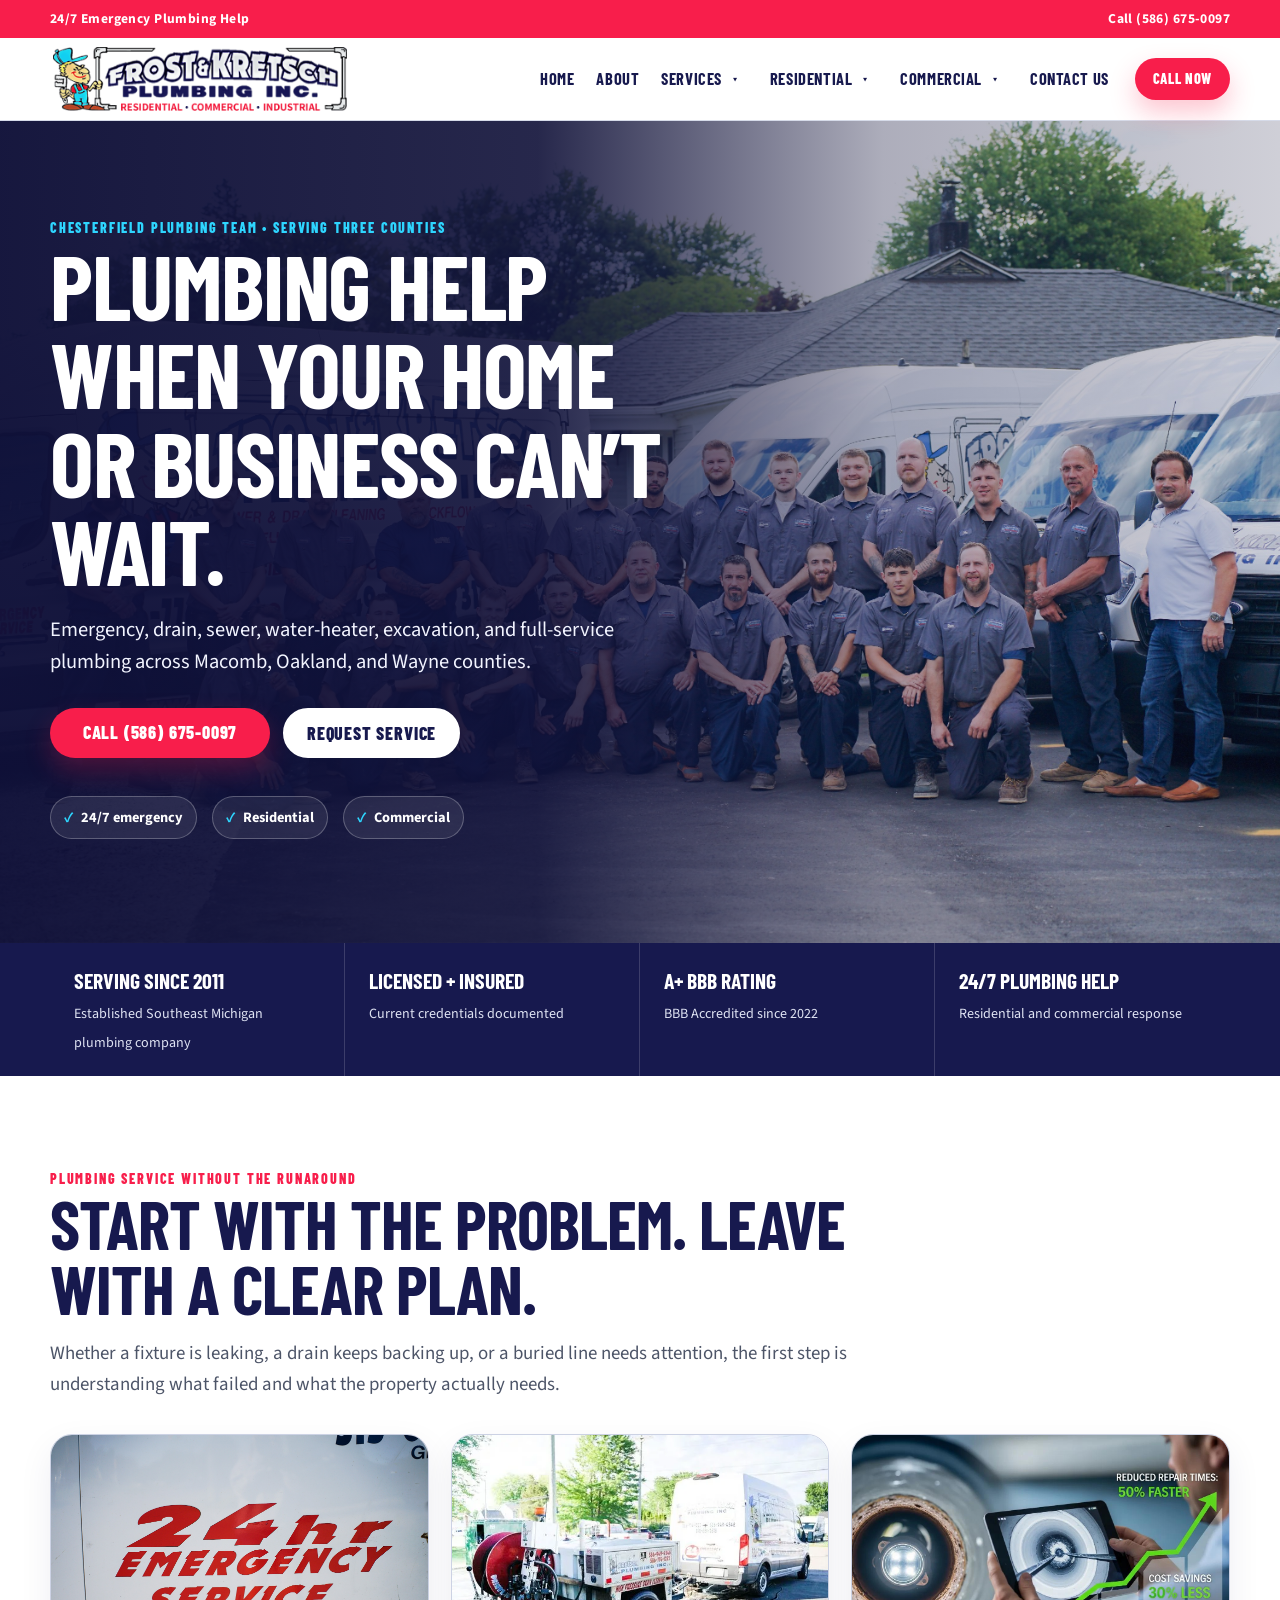
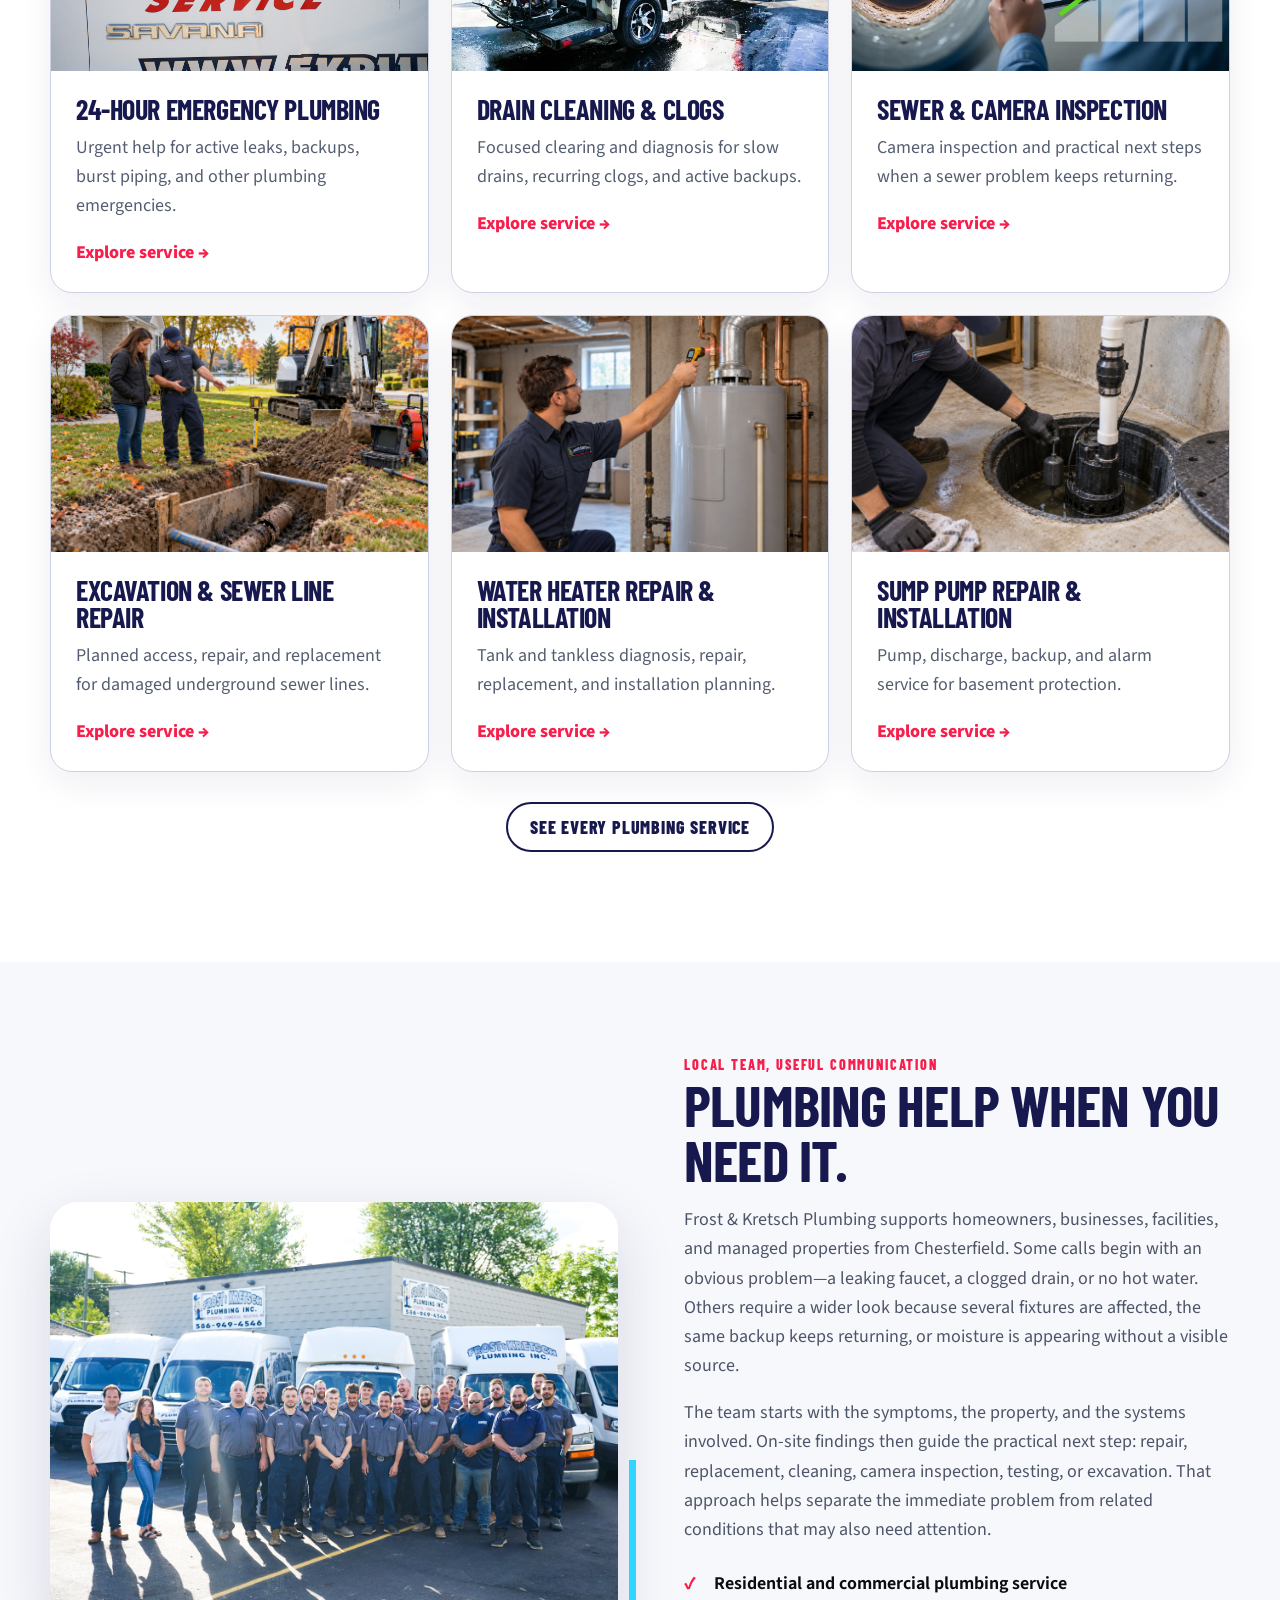
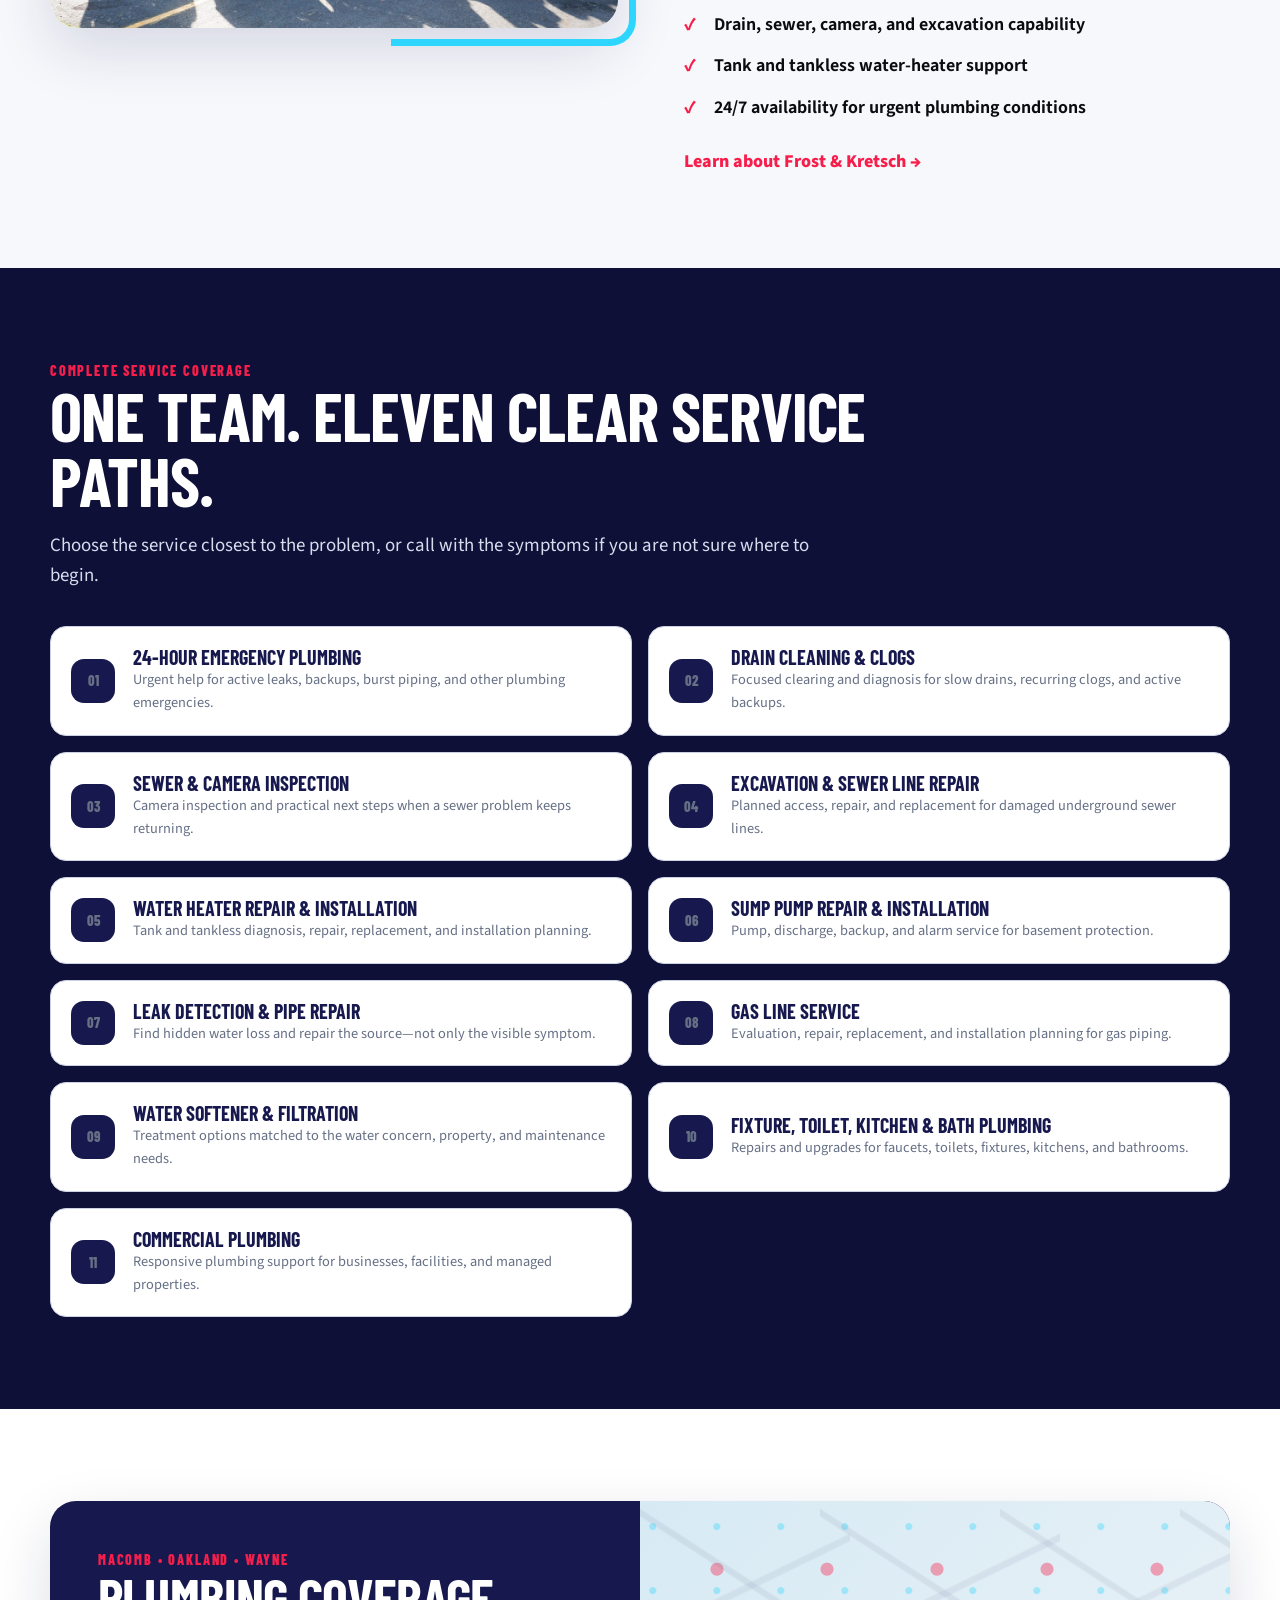
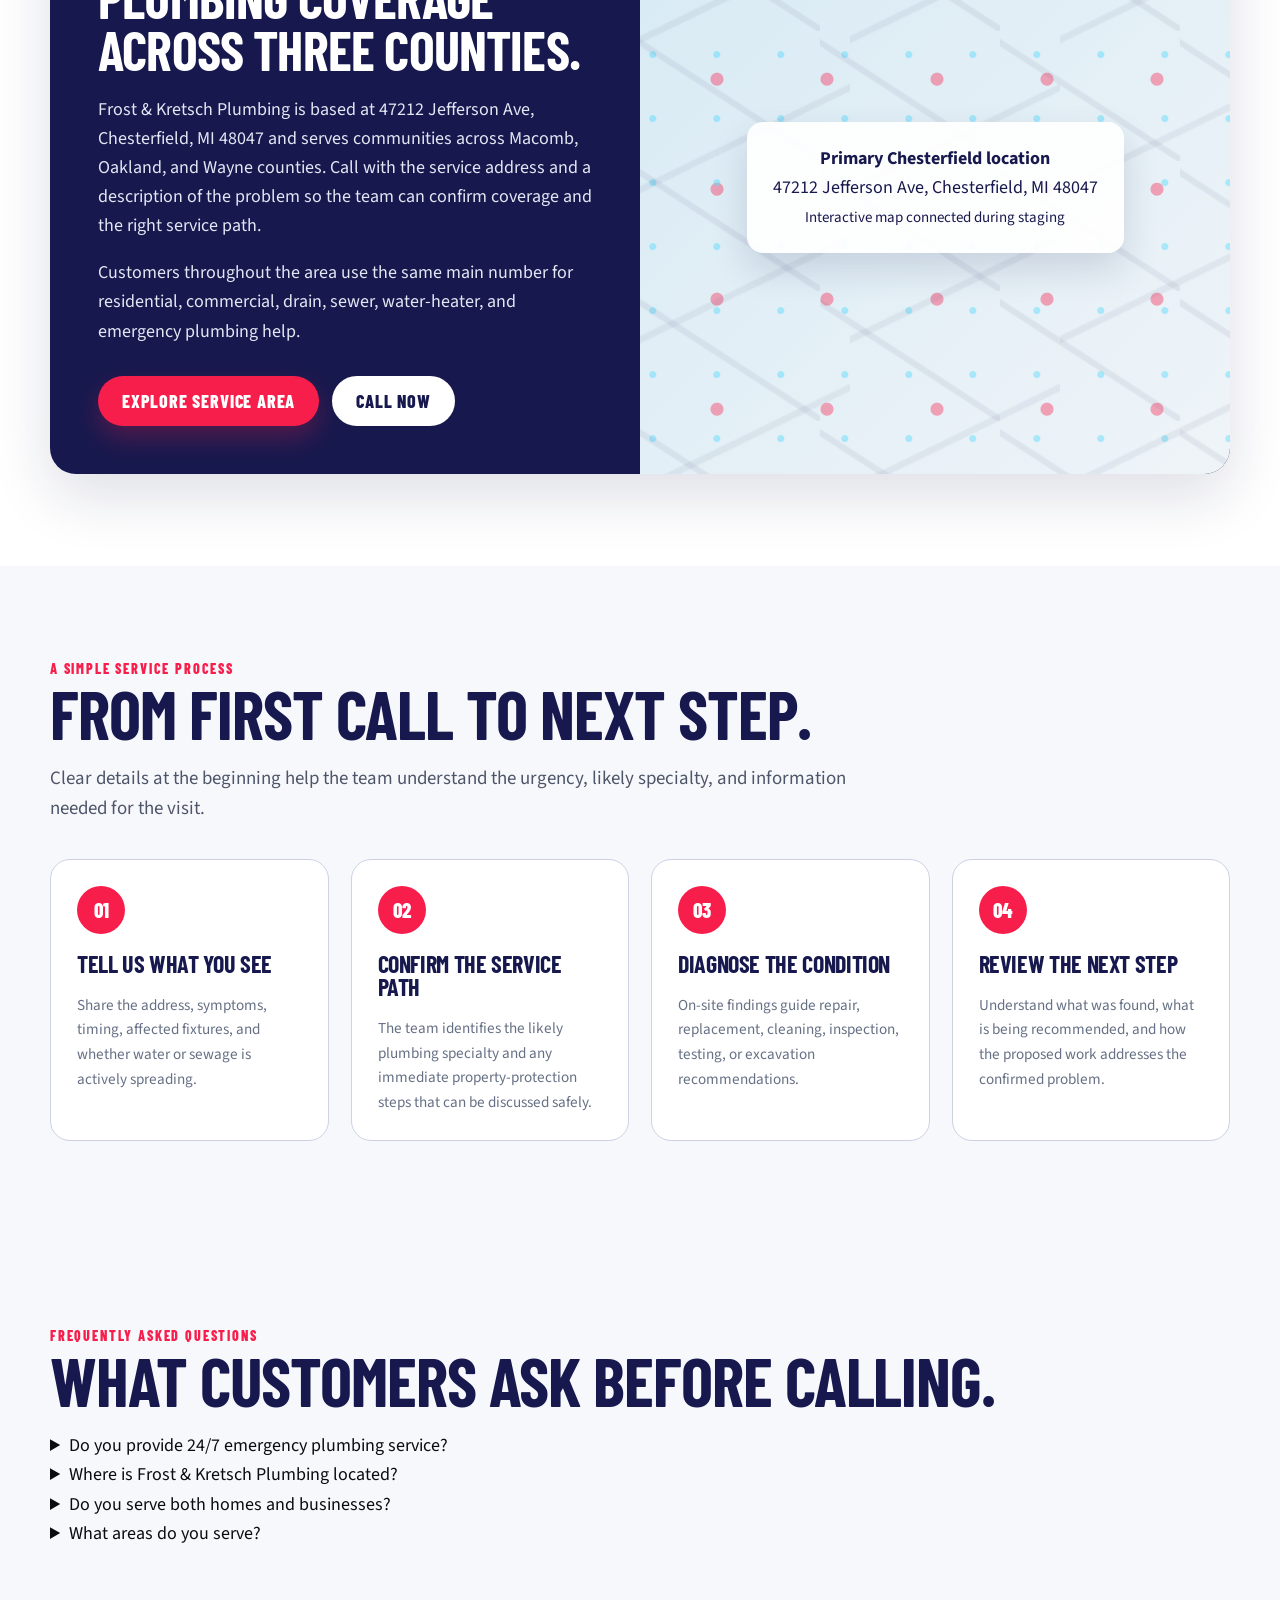
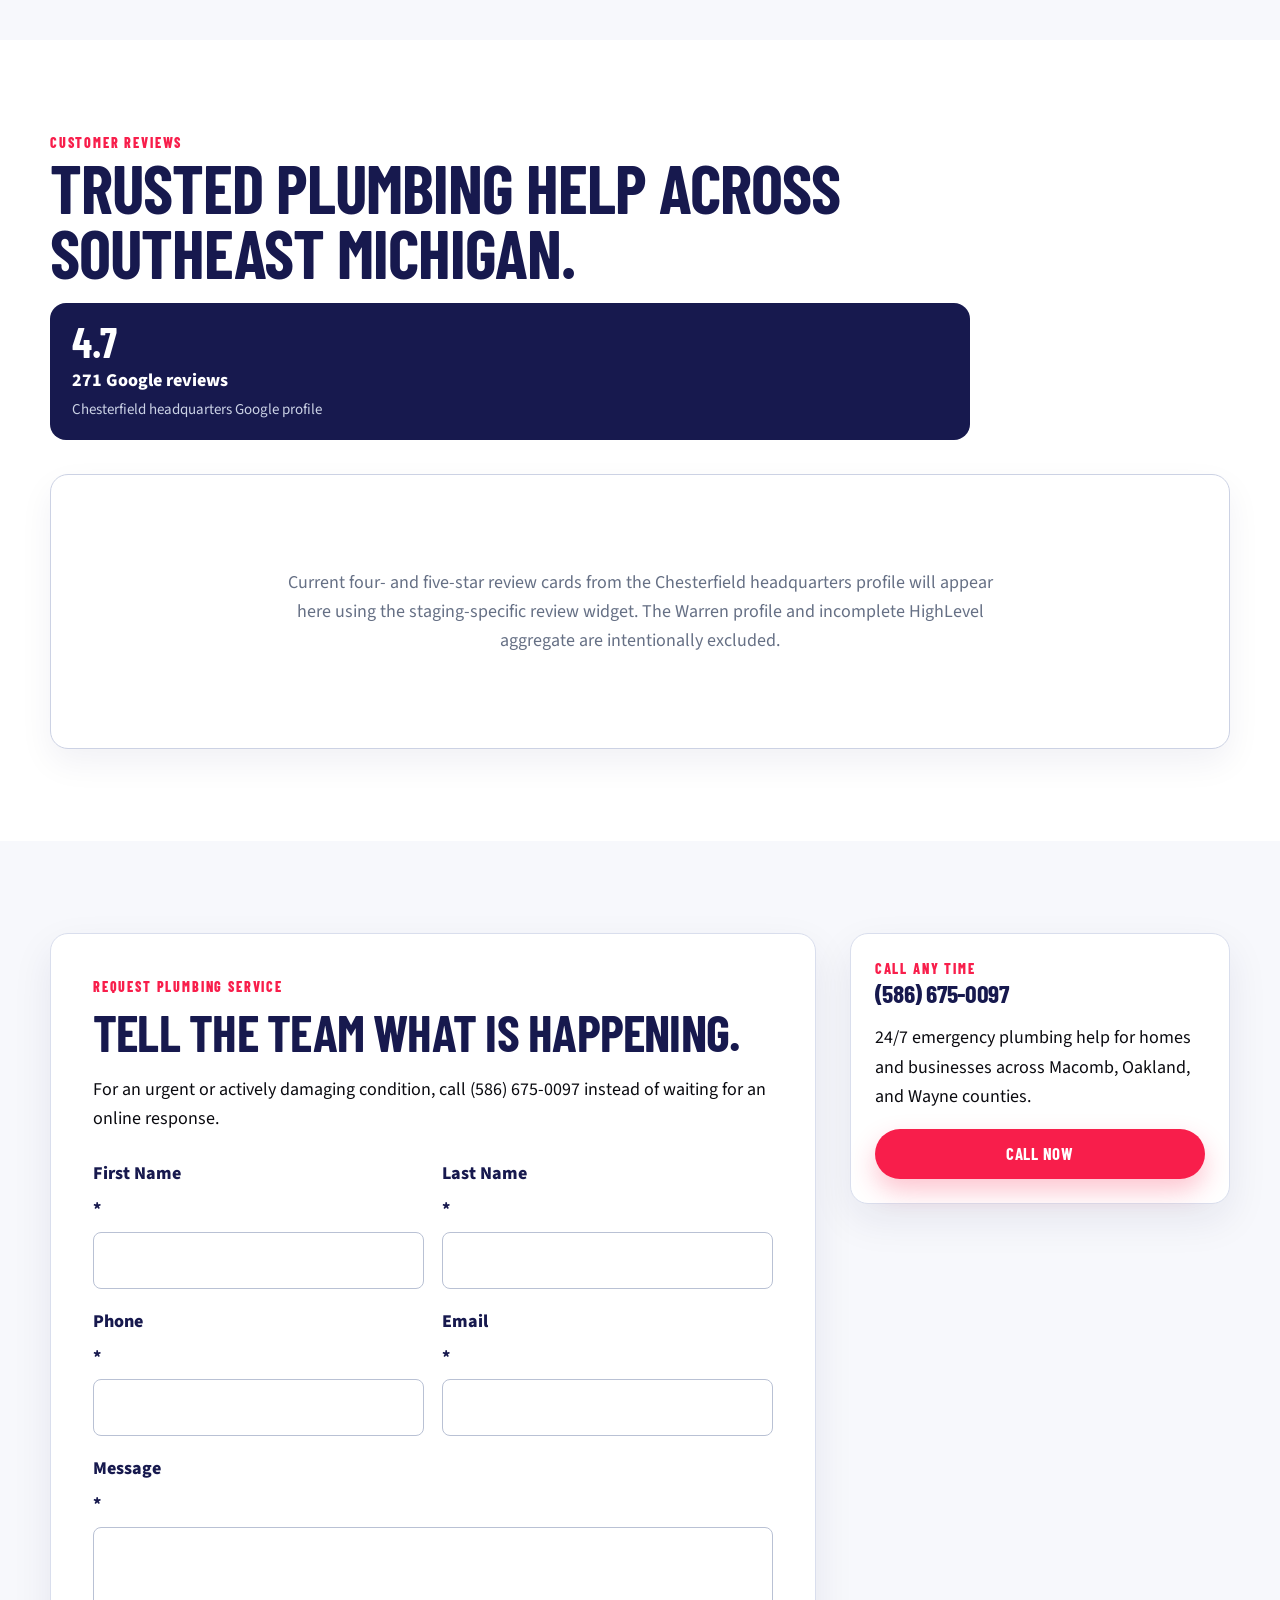
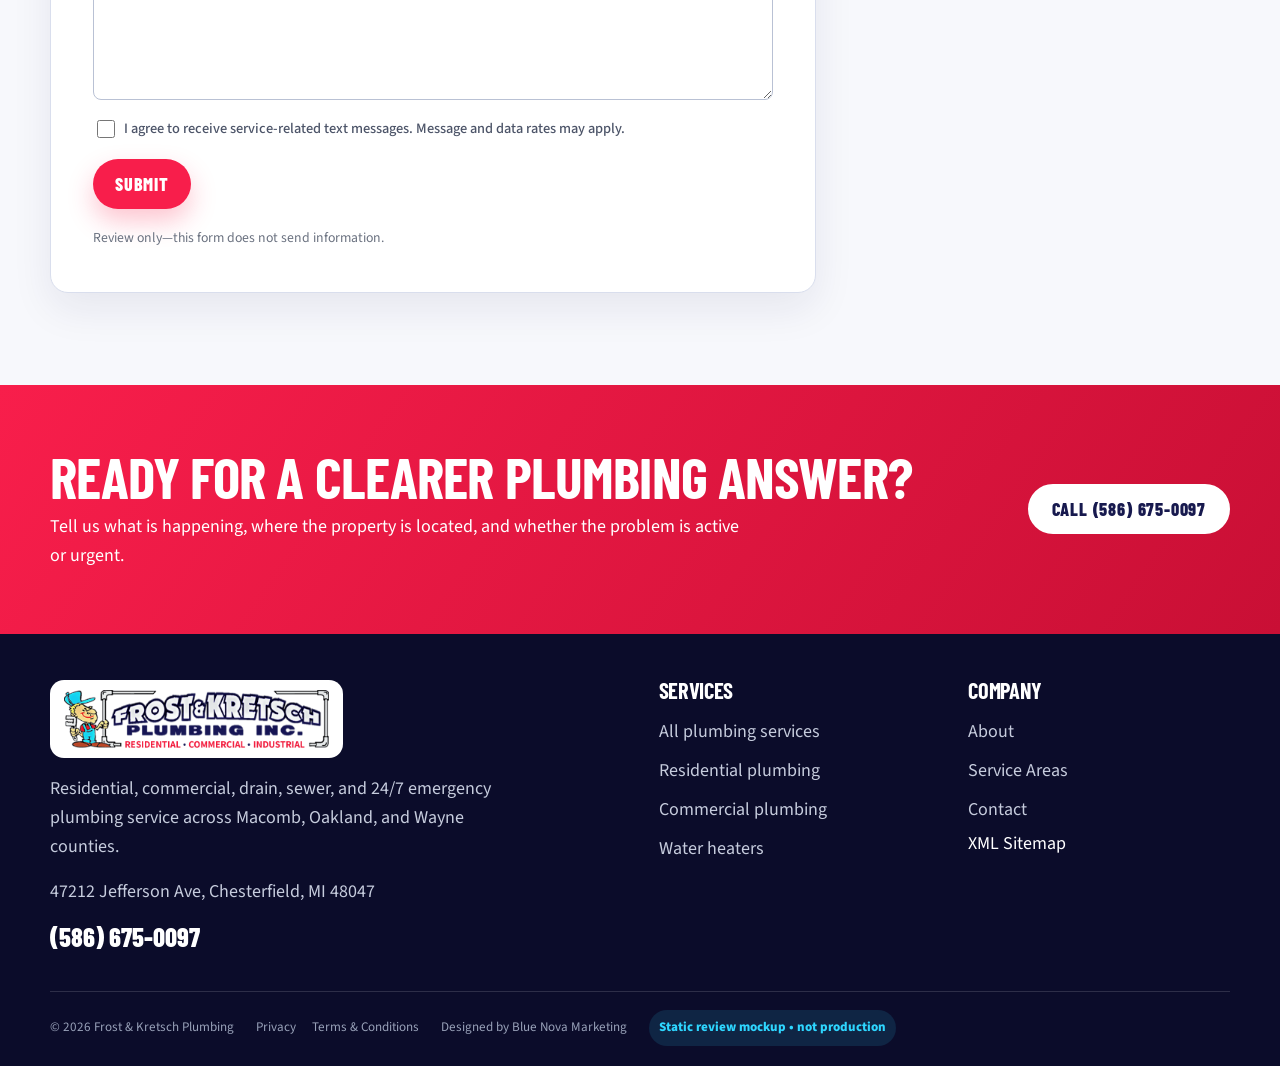
==== commit b42db86d: "Add local service-area and priority SEO pages" ====
--- a/page.html
+++ b/page.html
@@ -13,12 +13,12 @@
   <link rel="stylesheet" href="assets/site-v14.css">
   <link rel="stylesheet" href="assets/site-v15.css">
   <link rel="stylesheet" href="assets/site-v16.css">
-  <link rel="stylesheet" href="assets/fk-site.css">
+  <link rel="stylesheet" href="assets/fk-site.css?v=20261124p">
 </head>
 <body>
   <a class="skip" href="#main">Skip to main content</a>
   <div id="app"></div>
-  <script src="assets/fk-site.js?v=20261124k"></script>
+  <script src="assets/fk-site.js?v=20261124p"></script>
   <script>renderPage(new URLSearchParams(location.search).get('slug') || 'home');</script>
 </body>
 </html>
--- a/assets/fk-site.css
+++ b/assets/fk-site.css
@@ -7,11 +7,15 @@
 .architecture-card li+li{margin-top:8px}
 .url-list{font-family:ui-monospace,SFMono-Regular,Consolas,monospace;font-size:.88rem;overflow-wrap:anywhere}
 .county-grid{display:grid;grid-template-columns:repeat(3,minmax(0,1fr));gap:20px}
+.principle-grid{display:grid;grid-template-columns:repeat(3,minmax(0,1fr));gap:22px}
+.principle-card{padding:26px;border:1px solid var(--line);border-radius:var(--radius);background:#fff;box-shadow:0 12px 34px rgba(23,25,78,.07)}
+.principle-card h3{font-size:1.7rem;margin-bottom:10px}
+.principle-card p{color:#555e71;margin:0}
 .county-card{border:1px solid #d9deed;border-radius:16px;background:#fff;padding:24px}
 .county-card h3{margin-top:0;color:var(--navy)}
 .county-card p:last-child{margin-bottom:0}
 .template-note{border-left:5px solid var(--cyan);background:#f1f8ff;padding:18px 20px;margin:24px 0}
-@media(max-width:850px){.architecture-grid,.county-grid{grid-template-columns:1fr}}
+@media(max-width:850px){.architecture-grid,.county-grid,.principle-grid{grid-template-columns:1fr}}
 
 /* Final approved Macomb navigation pattern, adapted to the FK service architecture. */
 .screen-reader-text{position:absolute;width:1px;height:1px;padding:0;margin:-1px;overflow:hidden;clip:rect(0,0,0,0);white-space:nowrap;border:0}
@@ -59,6 +63,4 @@
   .review-placeholder{min-height:320px}
 }
 
-.portrait-crop{aspect-ratio:4/3;overflow:hidden;border-radius:28px;box-shadow:var(--shadow);background:var(--navy)}
-.portrait-crop img{width:100%;height:100%;aspect-ratio:auto;object-fit:cover;border-radius:0;box-shadow:none}
-.portrait-crop--dave img{transform:scale(3.35);transform-origin:0 44%}
+.split-media .owner-team-photo img,.split-media.owner-team-photo img{aspect-ratio:2/3;object-fit:cover;object-position:center}
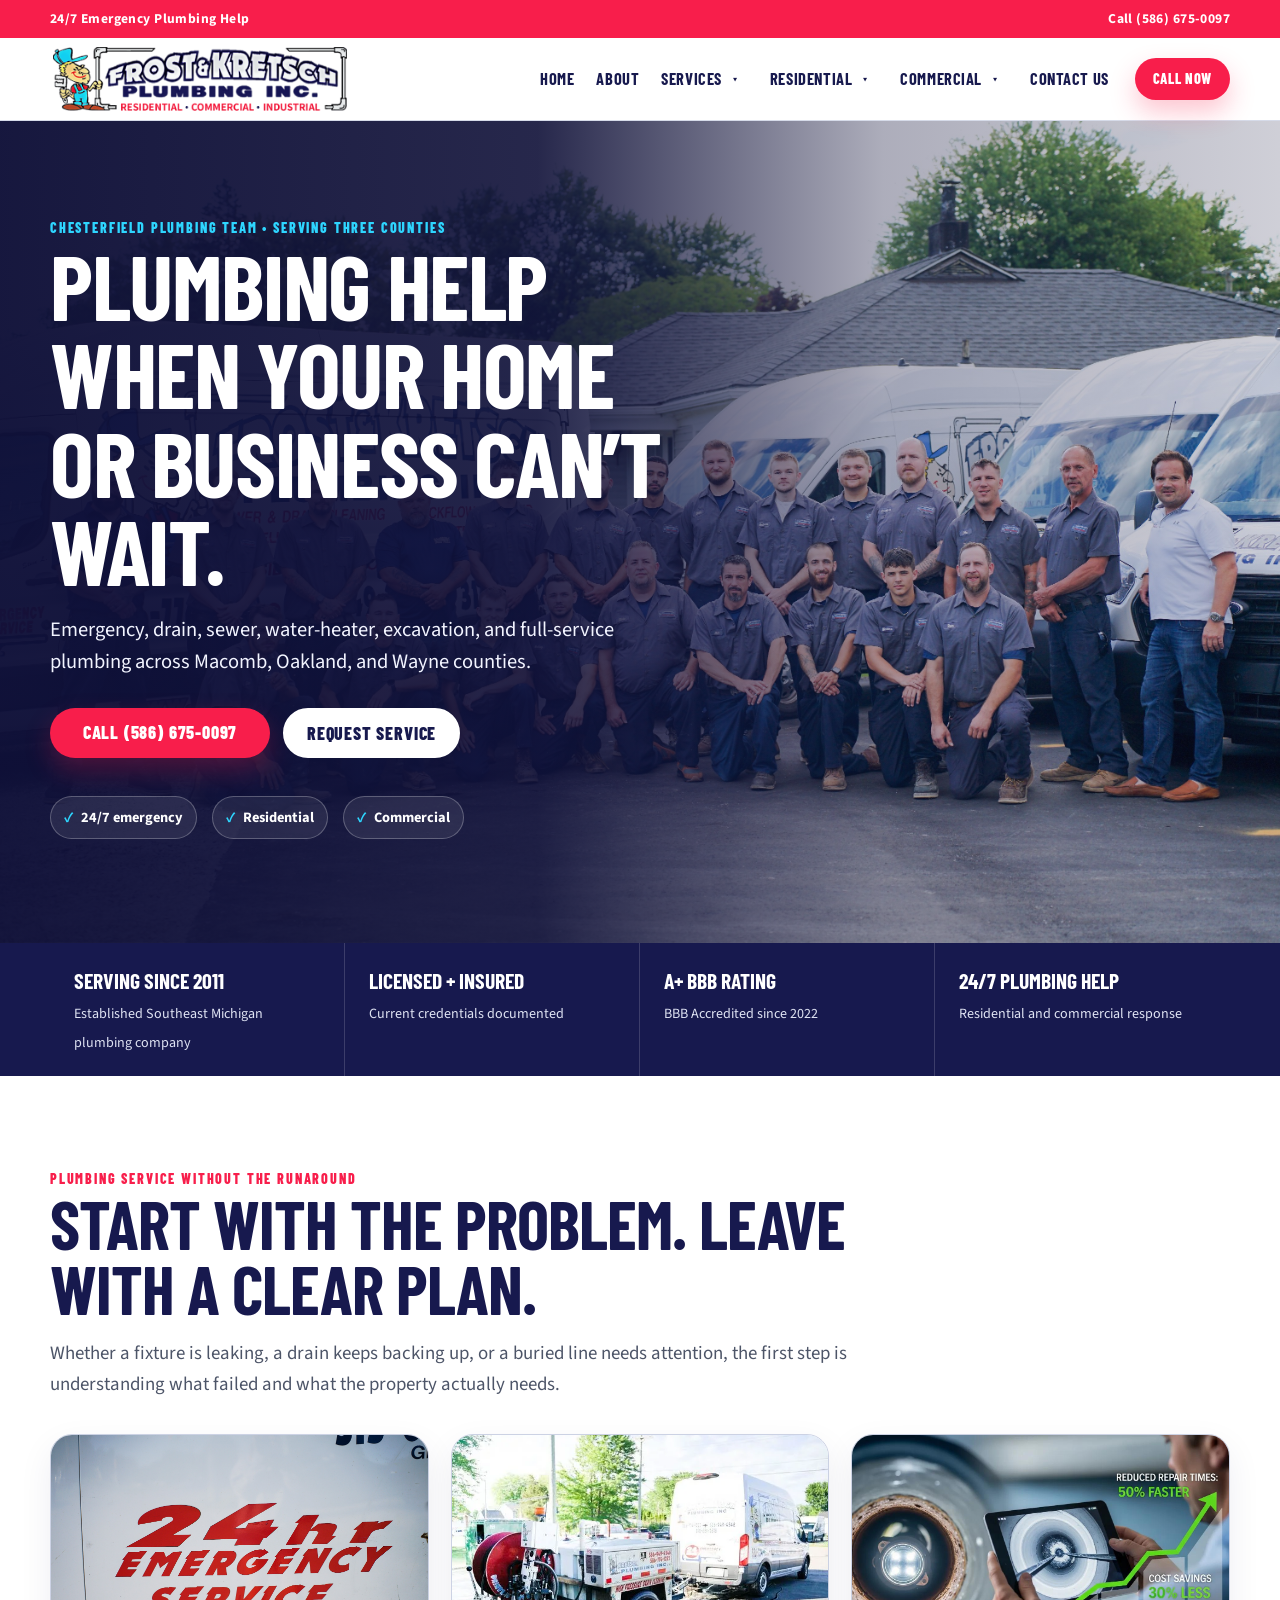
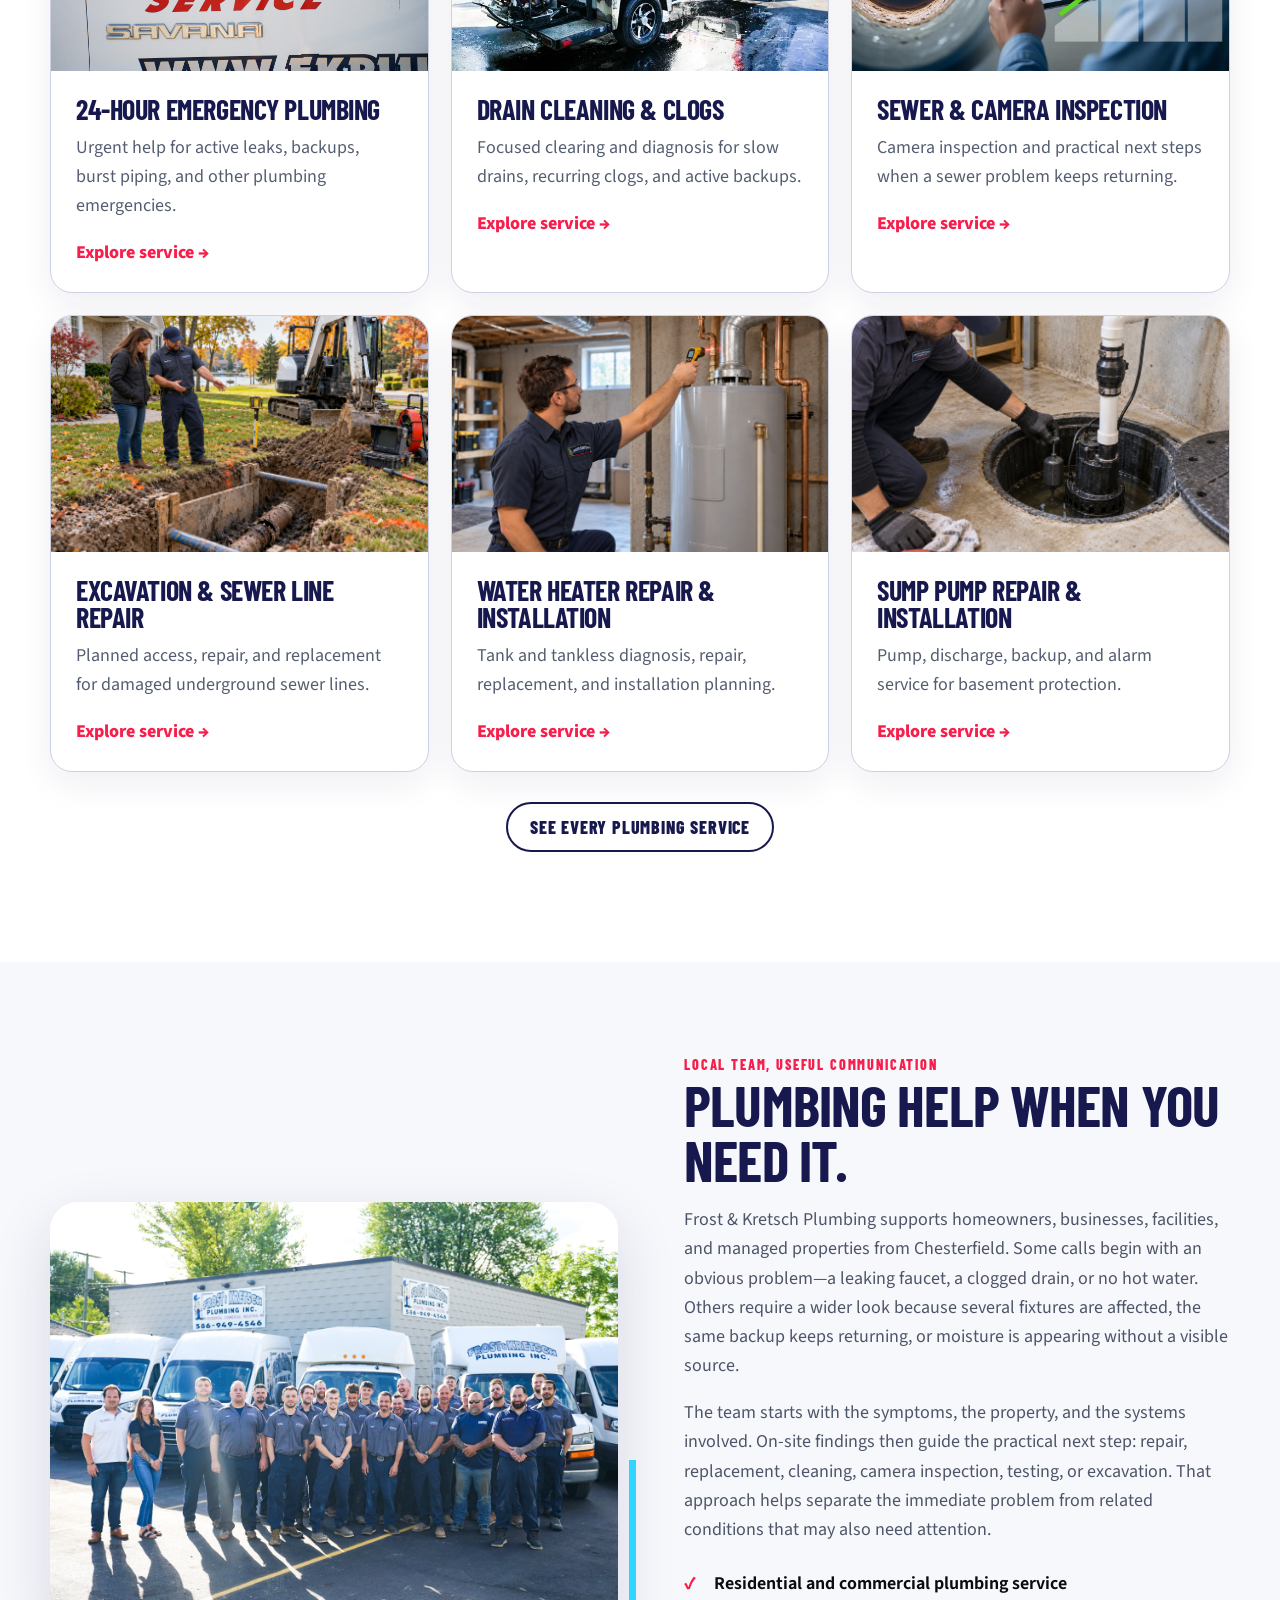
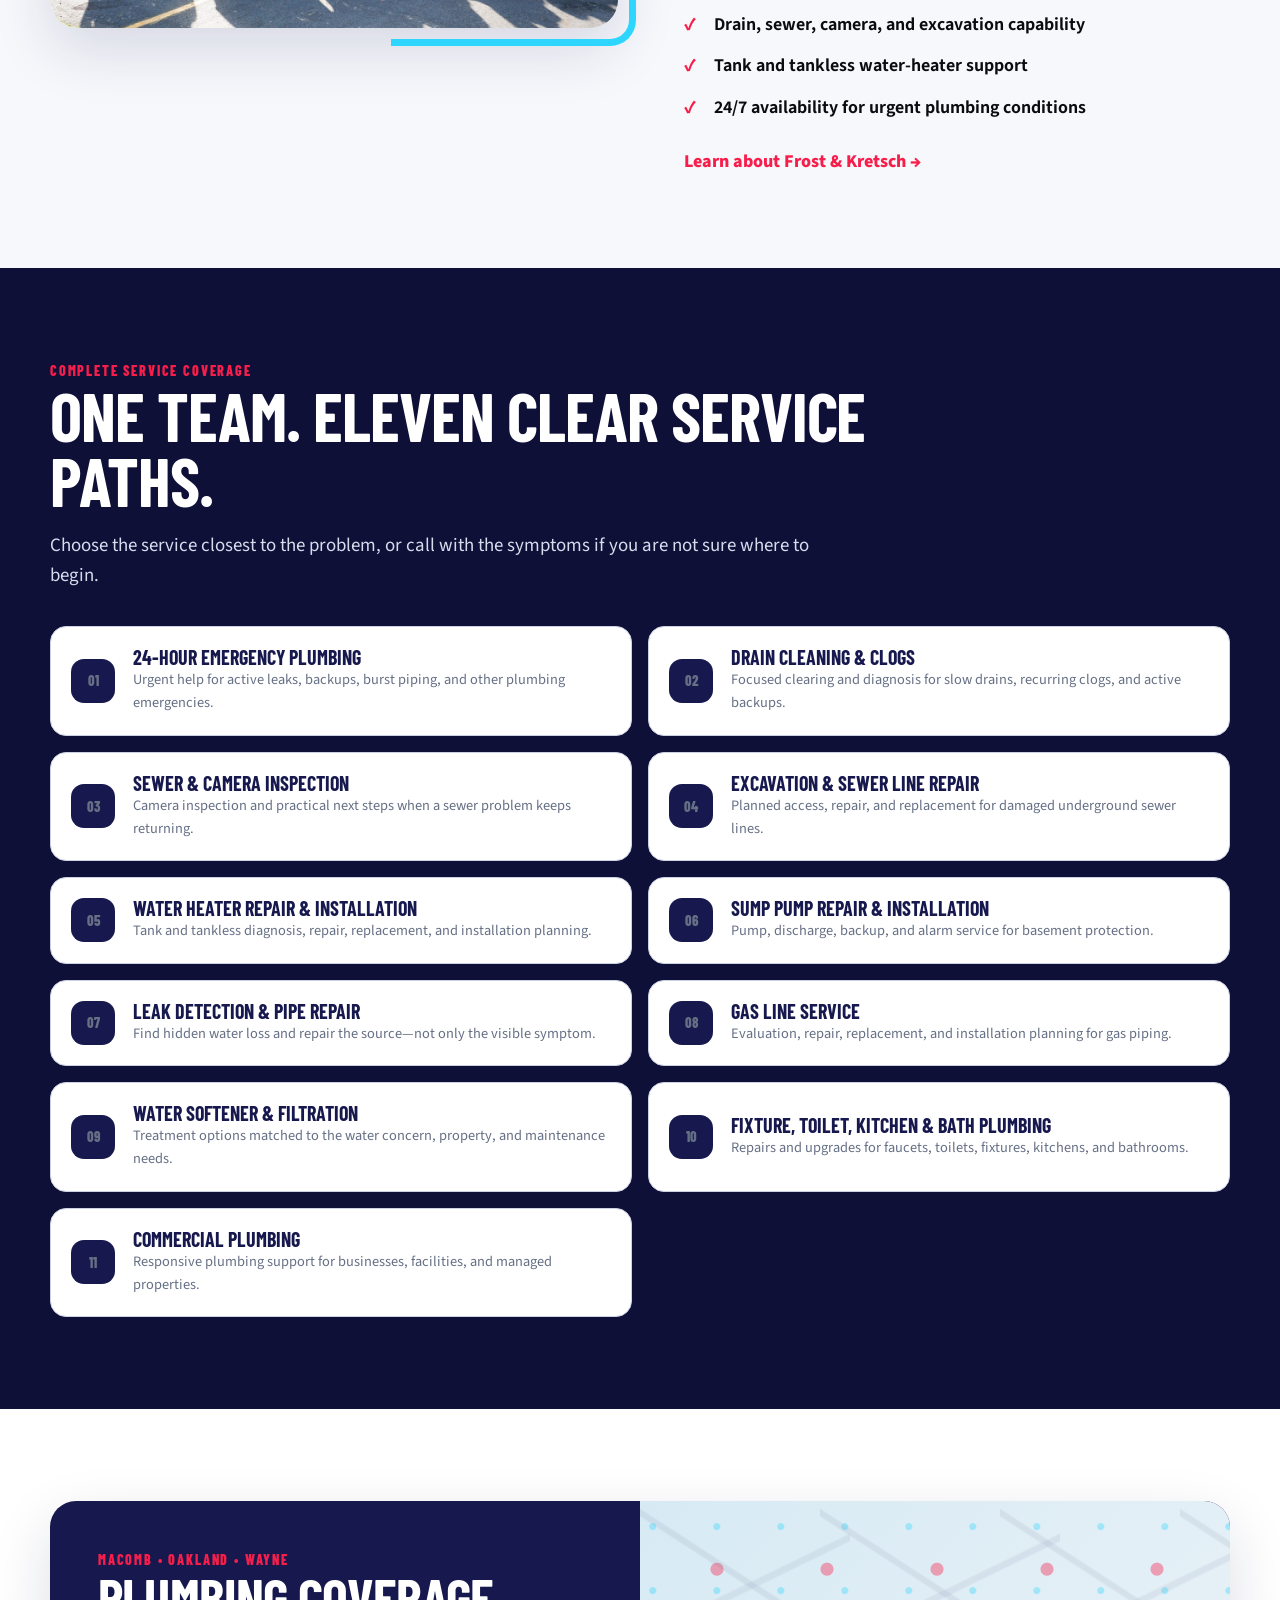
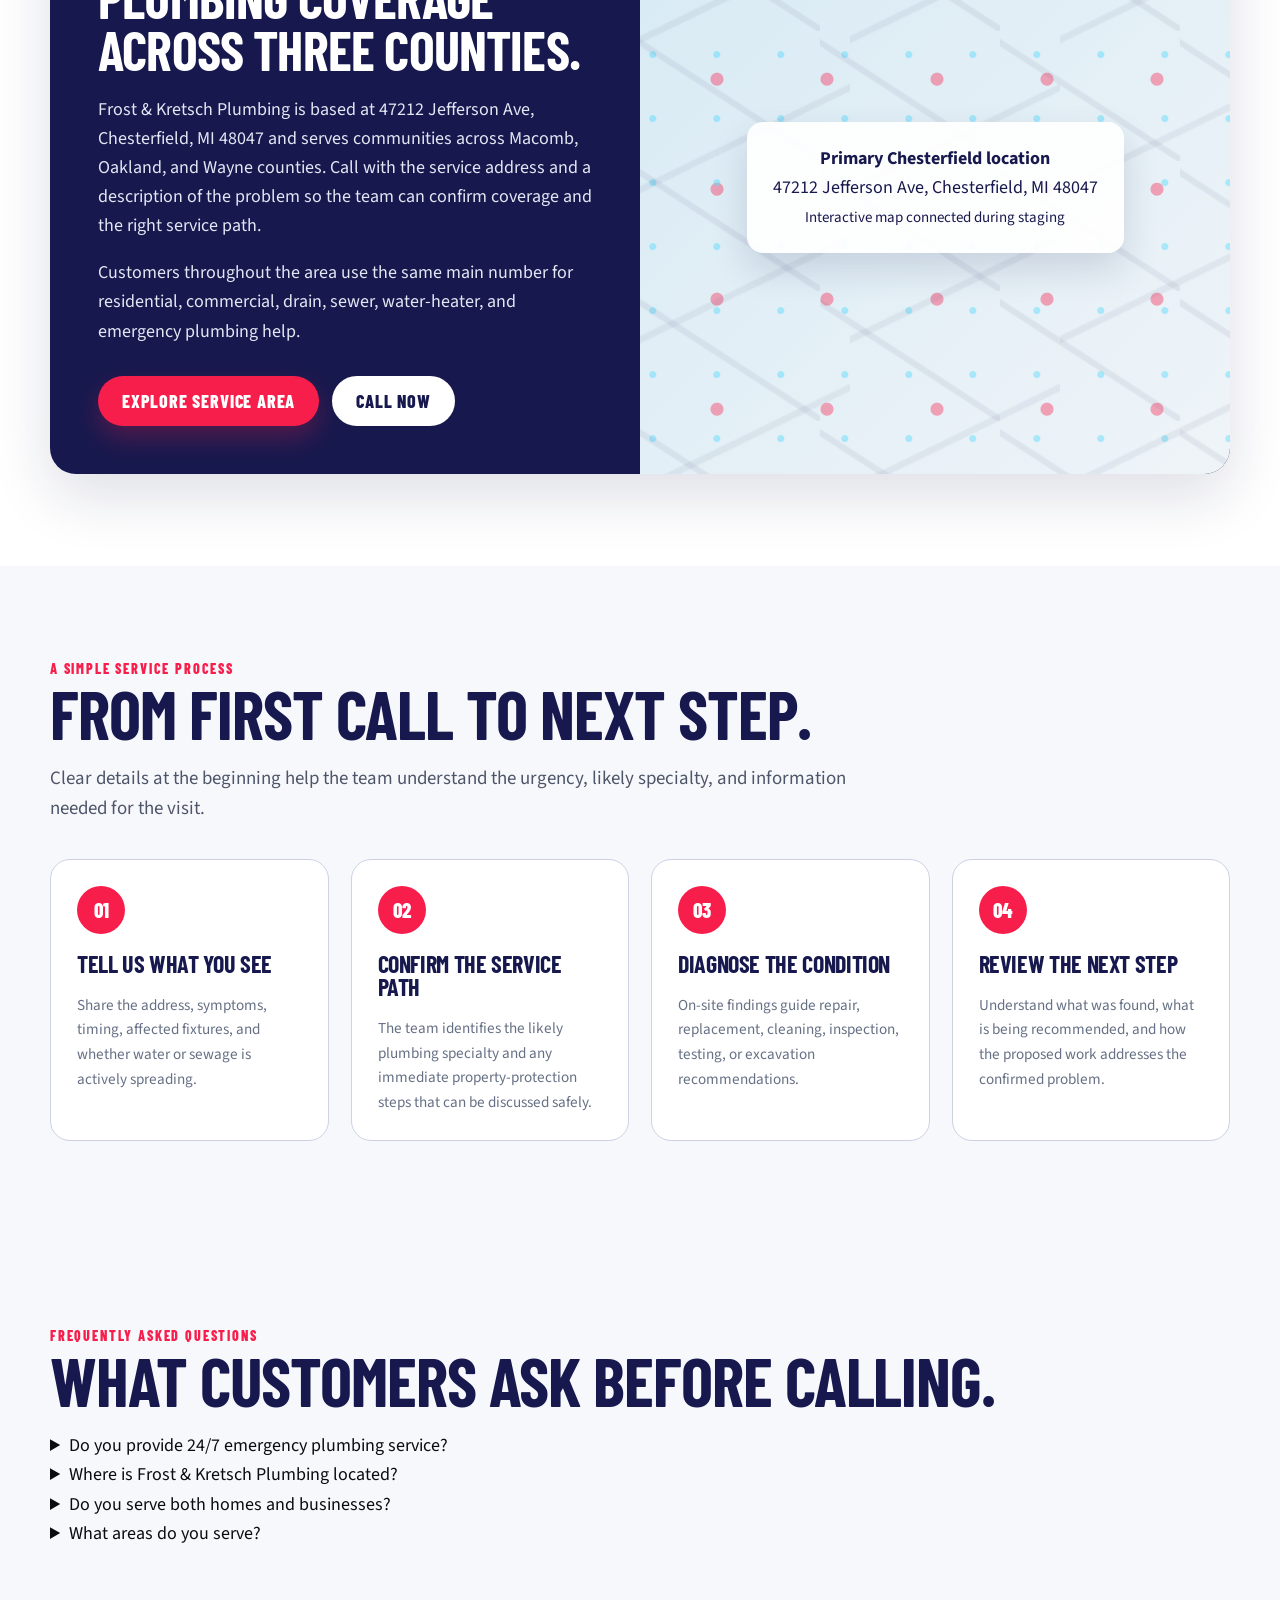
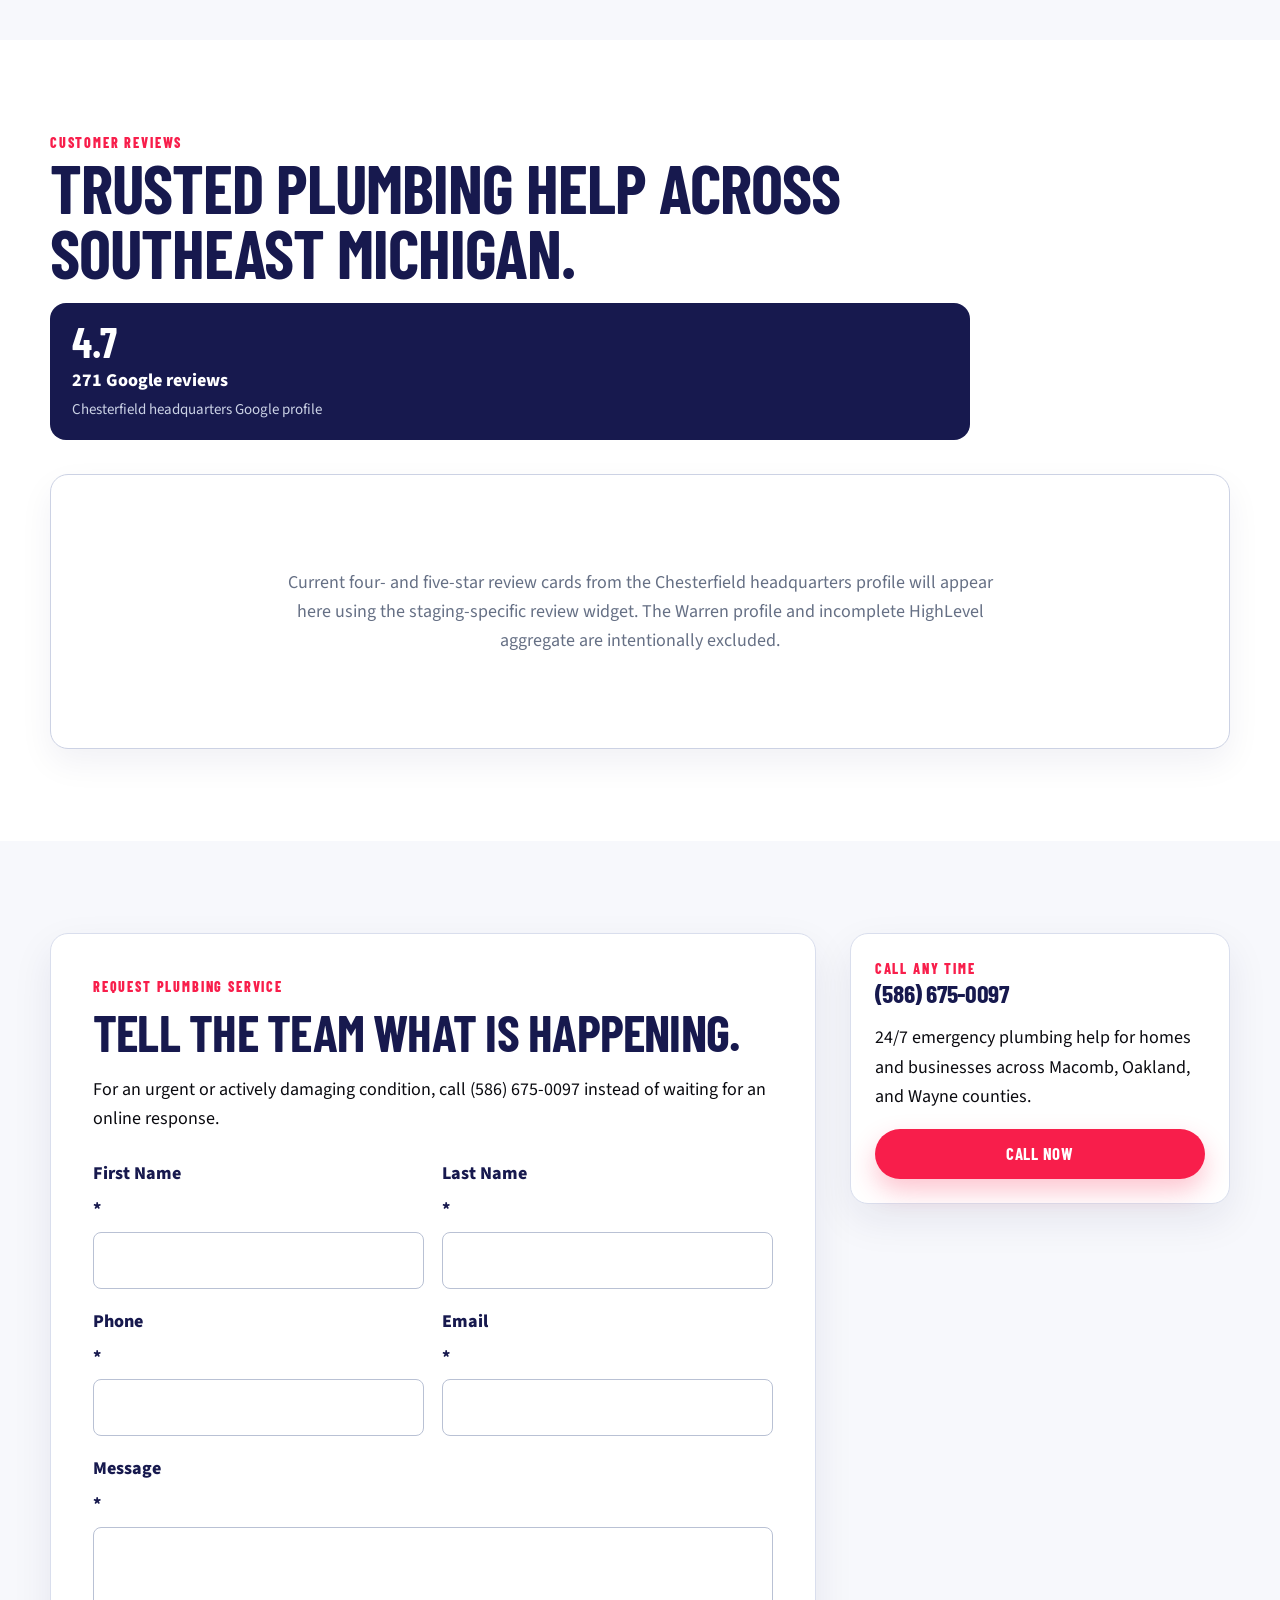
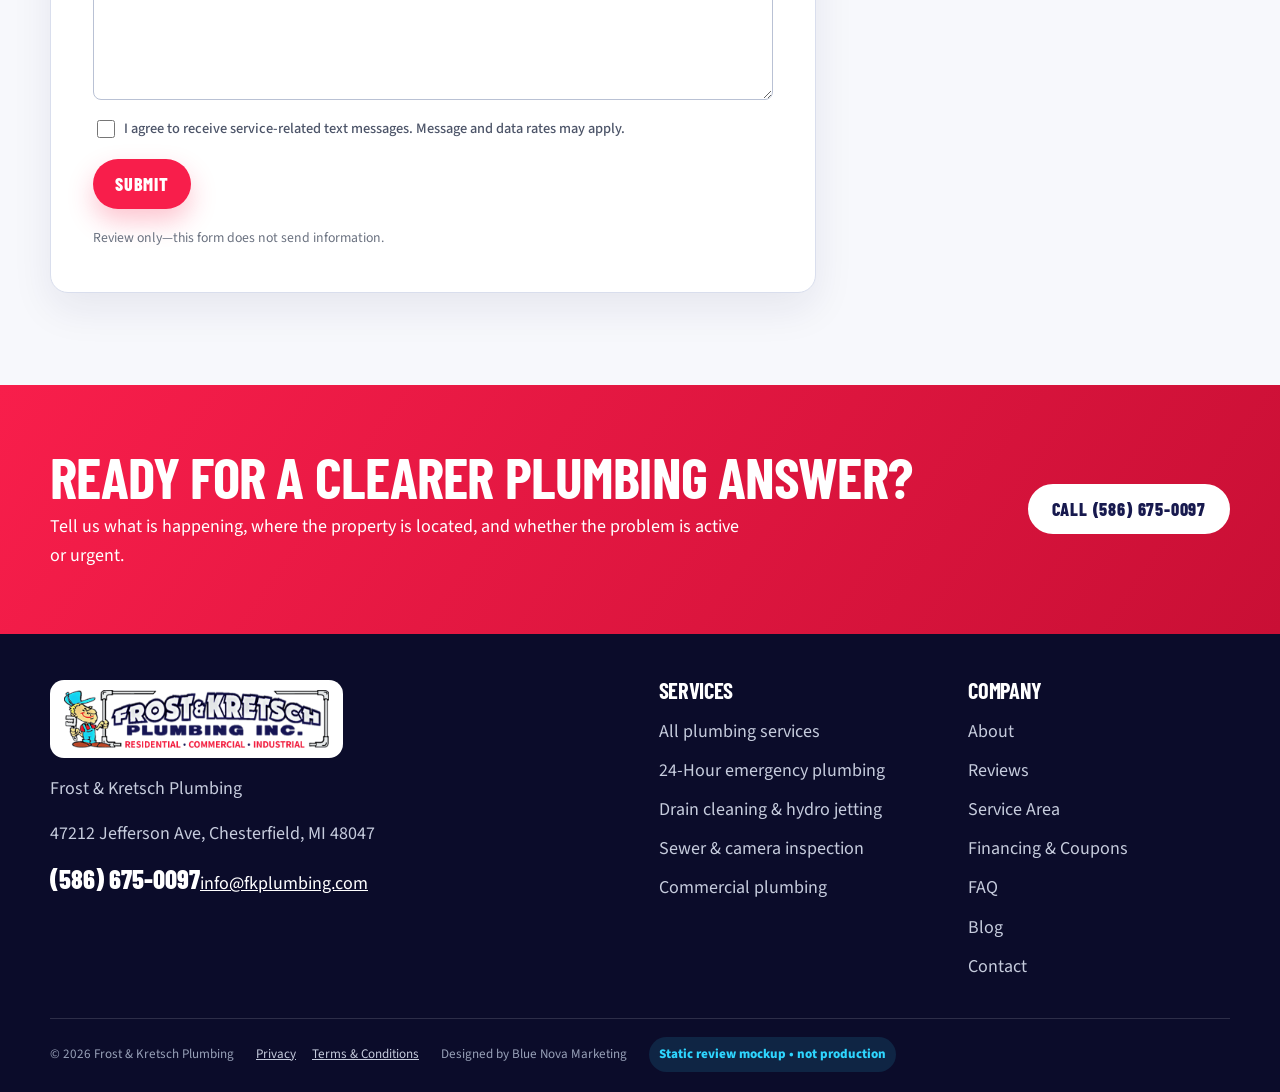
==== commit 09bdf6c4: "Complete final FK content review build" ====
--- a/page.html
+++ b/page.html
@@ -18,7 +18,7 @@
 <body>
   <a class="skip" href="#main">Skip to main content</a>
   <div id="app"></div>
-  <script src="assets/fk-site.js?v=20261124p"></script>
+  <script src="assets/fk-site.js?v=20261124r"></script>
   <script>renderPage(new URLSearchParams(location.search).get('slug') || 'home');</script>
 </body>
 </html>
